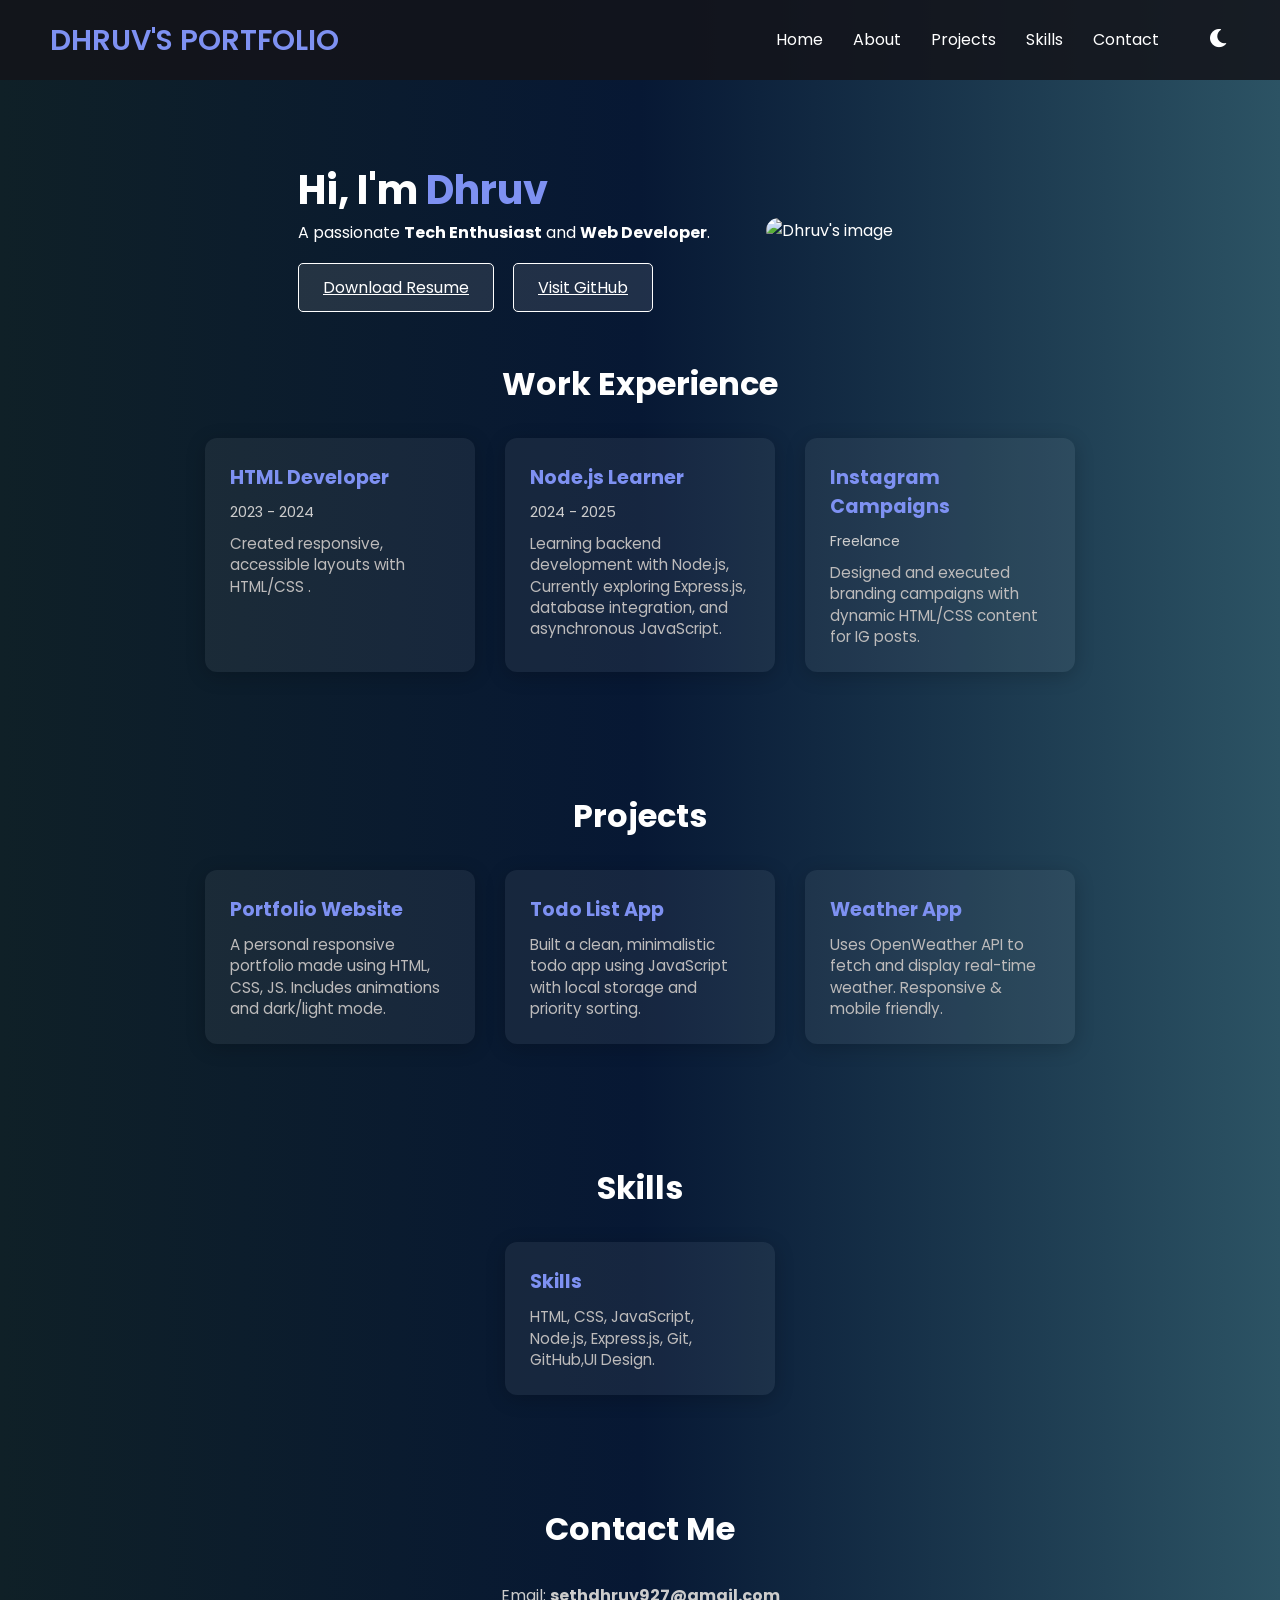
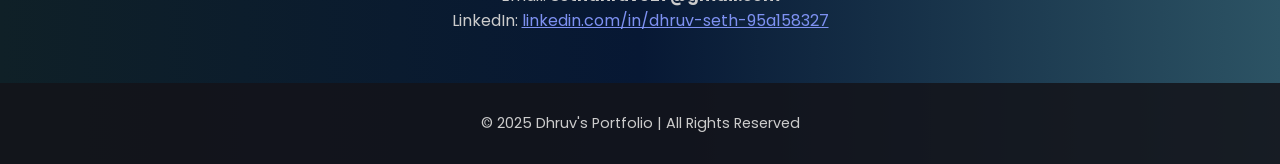
==== index.html @ 2bf3a335 "Add files via upload" ====
<!-- <!DOCTYPE html>
<html lang="en">
<head>
    <meta charset="UTF-8">
    <meta name="viewport" content="width=device-width, initial-scale=1.0">
    <title>DHRUV'S PORTFOLIO</title>
    <link rel="preconnect" href="https://fonts.googleapis.com">
<link rel="preconnect" href="https://fonts.gstatic.com" crossorigin>
<link href="https://fonts.googleapis.com/css2?family=Poppins:ital,wght@0,100;0,200;0,300;0,400;0,500;0,600;0,700;0,800;0,900;1,100;1,200;1,300;1,400;1,500;1,600;1,700;1,800;1,900&display=swap" rel="stylesheet">
<style>
    *{
        margin: 0;
        padding: 0;
    }
    body{
        background-color: rgb(6, 6, 52);
        color: white;
        font-family: "Poppins", sans-serif;
    }
    nav{
        display: flex;
        justify-content: space-around;
        align-items: center;
        height: 100px;
        background-color: rgb(22, 22, 105);
    }
    nav ul{
        display: flex;
        justify-content: center;
    }
    nav ul li{
        list-style: none;
        margin: 25px;
    }
    .left{
        font-size: 1.7rem;
        font-weight: 550;
    }
    .firstsection{
        display: flex;
        justify-content: space-around;
        margin: 25px 0;
    }
    .firstsection div{
        width: 30%;
    }
    .leftsection{
        background-color: rgb(20, 123, 68);
    }
    .rightsection{
        background-color:rgb(20, 123, 68); ;
    }
    </style>
</head>
<body>
    <img src="backg.jpg" alt="" style="width: 100%; height: auto;">
    <header>
        <nav>
            <div class="left">DHRUV'S PORTFOLIO</div>
            <div class="right">
                <ul>
                    <li>Home</li>
                    <li>About</li>
                    <li>Projects</li>
                    <li>Contact Me </li>
                </ul>
            </div>
        </nav>
    </header>
    <main>
        <section class="firstsection">
            <div class="leftsection">
                Hi , My name is Dhruv
                <div>I am a Tech Enthuasist and a web developer</div>
            </div>
            <div class="rightsection">
                right
            </div>
        </section>
    </main>
    <!--  -->
<!-- <!DOCTYPE html>
<html lang="en">
<head>
    <meta charset="UTF-8">
    <meta name="viewport" content="width=device-width, initial-scale=1.0">
    <title>DHRUV'S PORTFOLIO</title>
    <link rel="preconnect" href="https://fonts.googleapis.com">
    <link rel="preconnect" href="https://fonts.gstatic.com" crossorigin>
    <link href="https://fonts.googleapis.com/css2?family=Poppins:wght@300;400;600&display=swap" rel="stylesheet">
    <style>
        * {
            margin: 0;
            padding: 0;
            box-sizing: border-box;
        }
        body {
            font-family: "Poppins", sans-serif;
            background: url('backg.jpg') no-repeat center center fixed; /* Image background */
            background-size: cover; /* Ensures the image covers the entire background */
            color: white;
        }
        nav {
            display: flex;
            justify-content: space-around;
            align-items: center;
            height: 100px;
            background-color: rgba(19, 19, 25, 0.8); /* Transparent background */
        }
        nav ul {
            display: flex;
            justify-content: center;
        }
        nav ul li {
            list-style: none;
            margin: 25px;
        }
        nav ul li a {
            text-decoration: none;
            color: white;
        }
        nav ul li a:hover{
            text-decoration: none;
            font-size: 1.05rem;
            color: rgb(248, 199, 76);
        }
        .left {
            font-size: 1.7rem;
            font-weight: 550;
        }
        .firstsection {
            display: flex;
            justify-content: space-around;
            margin: 130px 0;
            align-items: center;
        }
        .firstsection > div {
            width: 30%;
        }
        .leftsection{
            color: white;
            font-size: 2.5rem;
        }
        .leftsection .buttons{
            padding: 53px 0;
        }
        .leftsection .btn{
            padding: 12px;
            background-color:rgba(19, 19, 25, 0.8) ;
            color: white;
            border: 2px solid white;
            border-radius: 6px;
            cursor: pointer;
            font-size: 20px;
        }
        .rightsection img{
            width: 80%;
        }
        .golden{
            color: rgb(245, 191, 54);
        }
        #element{
            color: rgb(245, 191, 54);
        }
        .secondsection{
            max-width: 80vw;
            margin: auto;
            height: 90vh;
        }
        main hr{
        border: 0;
        background: rgb(245, 191, 54);
        height: 1.2px;
        margin: 65px 84px;
        }
        .secondsection h1{
            font-size: 1.7rem;
        }
        .text-white{
            color: white;
        }
        .secondsection .box{
            background: white;
            width: 76vw;
            height: 2px;
            margin: 50px 0;
            display: flex;
        }
        .secondsection .vertical{
        height: 99px;
        width: 1px;
        background-color: white;
        margin: 0px 140px;
    }
    .image-top{
        width: 23px;
        position: relative;
        top: -32px;
        left: -9px;
    }
        .vertical-title{
        position: relative;
        top: 85px;
        width: 188px;
        font-size: 11px;
        }
        .vertical-desc{
        position: relative;
        top: 86px;
        width: 150px;
        color: whitesmoke;
        font-size: 9px;
        }
        footer{
        color: rgb(247, 243, 243);
        background-color: rgba(19, 19, 25, 0.8);
        font-size: 12px;
    }
    .footer{
        padding: 23px 122px;
        display: flex;
        justify-content: space-evenly;
        }
        .footer ul{
            list-style: none;
        }
        .footer > div{
            width: 121px;
        }
        footer .footer-rights{
        text-align: center;
        color: whitesmoke;
        padding: 12px 0;
        }
        </style>
</head>
<body>
    <header>
        <nav>
            <div class="left">DHRUV'S PORTFOLIO</div>
            <div class="right">
                <ul>
                    <li><a href="/">Home</a></li>
                    <li><a href="/">About</a></li>
                    <li><a href="/">Projects</a></li>
                    <li><a href="/">Contact Me</a></li>
                </ul>
            </div>
        </nav>
    </header>
    <main>
        <section class="firstsection">
            <div class="leftsection">
                Hi, my name is <span class="golden">Dhruv</span> 
                <div>I am a Tech Enthusiast and a Web Developer.</div>
                <span id="element"></span>
                <div class="buttons">
                    <button class="btn">Downlod Resume</button>
                    <button class="btn">Visit Github</button>
                </div>
            </div>
            <div class="rightsection">
                <img src="image.png" alt="">
            </div>
        </section>
        <hr>
        <section class="secondsection">
            <span class="text-white">What I Have Done So Far</span>
        <h1>Work Experience</h1>

        <div class="box">
        <div class="vertical">
            <img class="image-top" src="nodejs.png" alt="">
            <div class="vertical-title">
                NODE.JS-Developer(2024-2026)
            </div>
                <div class="vertical-desc">
                    Lorem ipsum dolor sit, amet consectetur adipisicing elit. Esse temporibus aut impedit cupiditate!
            </div>
        </div>
        <div class="vertical">
            <img class="image-top" src="html-5.png" alt="">
            <div class="vertical-title">
                HTML-Developer(2026-2028)
            </div>
                <div class="vertical-desc">
                    Lorem ipsum dolor sit, amet consectetur adipisicing elit. Esse temporibus aut impedit cupiditate!
            </div>
        </div>
        <div class="vertical">
            <img class="image-top" src="instaimg.png" alt="">
            <div class="vertical-title">
                HTML-Developer(2024-2026)
            </div>
                <div class="vertical-desc">
                    Lorem ipsum dolor sit, amet consectetur adipisicing elit. Esse temporibus aut impedit cupiditate!
            </div>
        </div>
        <div class="vertical">
            <img class="image-top" src="twitt.png" alt="">
            <div class="vertical-title">
                HTML-Developer(2024-2026)
            </div>
                <div class="vertical-desc">
                    Lorem ipsum dolor sit, amet consectetur adipisicing elit. Esse temporibus aut impedit cupiditate!
            </div>
        </div>
        </div>
        </section>
    </main>
    <footer>
        <div class="footer">
            <div class="Footer-first">
                <h3>DHRUV'S PORTFOLIO</h3>
            </div>
            <div class="Footer-second">
                <ul>
                    <li>Home</li>
                    <li>About</li>
                    <li>Services</li>
                    <li>Contact</li>
                </ul>
            </div>
            <div class="Footer-third">
                <ul>
                    <li>Home</li>
                    <li>About</li>
                    <li>Services</li>
                    <li>Contact</li>
                </ul>
            </div>
            <div class="Footer-fourth">
                <ul>
                    <li>Home</li>
                    <li>About</li>
                    <li>Services</li>
                    <li>Contact</li>
                </ul>
            </div>
        </div>
        <div class="footer-rights">
            Copyright &#169; dhruvsportfolio.com | All Rights Reserved
        </div>
    </footer>
    <script src="https://unpkg.com/typed.js@2.1.0/dist/typed.umd.js"></script>
    <script>
        var typed = new Typed('#element', {
          strings: ['Web Developer', 'Problem Solver','Web Designer'],
          typeSpeed: 50,
        });
      </script>
</body>
</html> -->
<!-- <!DOCTYPE html>
<html lang="en">
<head>
    <meta charset="UTF-8">
    <meta name="viewport" content="width=device-width, initial-scale=1.0">
    <title>DHRUV'S PORTFOLIO</title>
    <link rel="preconnect" href="https://fonts.googleapis.com">
    <link rel="preconnect" href="https://fonts.gstatic.com" crossorigin>
    <link href="https://fonts.googleapis.com/css2?family=Poppins:wght@300;400;600&display=swap" rel="stylesheet">
    <style>
        * {
            margin: 0;
            padding: 0;
            box-sizing: border-box;
        }
        body {
            font-family: "Poppins", sans-serif;
            background: url('backg.jpg') no-repeat center center fixed;
            background-size: cover;
            color: white;
        }
        nav {
            display: flex;
            justify-content: space-around;
            align-items: center;
            height: 100px;
            background-color: rgba(19, 19, 25, 0.8);
        }
        nav ul {
            display: flex;
            justify-content: center;
        }
        nav ul li {
            list-style: none;
            margin: 25px;
        }
        nav ul li a {
            text-decoration: none;
            color: white;
        }
        nav ul li a:hover {
            font-size: 1.05rem;
            color: rgb(248, 199, 76);
        }
        .left {
            font-size: 1.7rem;
            font-weight: 550;
        }
        .firstsection {
            display: flex;
            justify-content: space-around;
            margin: 130px 0;
            align-items: center;
        }
        .firstsection > div {
            width: 30%;
        }
        .leftsection {
            color: white;
            font-size: 2.5rem;
        }
        .leftsection .buttons {
            padding: 53px 0;
        }
        .leftsection .btn {
            padding: 12px;
            background-color: rgba(19, 19, 25, 0.8);
            color: white;
            border: 2px solid white;
            border-radius: 6px;
            cursor: pointer;
            font-size: 20px;
            margin-right: 10px;
        }
        .rightsection img {
            width: 80%;
        }
        .golden {
            color: rgb(245, 191, 54);
        }
        #element {
            color: rgb(245, 191, 54);
        }
        .secondsection {
            max-width: 80vw;
            margin: auto;
            height: 90vh;
        }
        main hr {
            border: 0;
            background: rgb(245, 191, 54);
            height: 1.2px;
            margin: 65px 84px;
        }
        .secondsection h1 {
            font-size: 1.7rem;
        }
        .text-white {
            color: white;
        }
        .secondsection .box {
            background: white;
            width: 76vw;
            height: 2px;
            margin: 50px 0;
            display: flex;
        }
        .secondsection .vertical {
            height: 99px;
            width: 1px;
            background-color: white;
            margin: 0px 140px;
        }
        .image-top {
            width: 23px;
            position: relative;
            top: -32px;
            left: -9px;
        }
        .vertical-title {
            position: relative;
            top: 85px;
            width: 188px;
            font-size: 11px;
        }
        .vertical-desc {
            position: relative;
            top: 86px;
            width: 150px;
            color: whitesmoke;
            font-size: 9px;
        }
        footer {
            color: rgb(247, 243, 243);
            background-color: rgba(19, 19, 25, 0.8);
            font-size: 12px;
        }
        .footer {
            padding: 23px 122px;
            display: flex;
            justify-content: space-evenly;
        }
        .footer ul {
            list-style: none;
        }
        .footer > div {
            width: 121px;
        }
        footer .footer-rights {
            text-align: center;
            color: whitesmoke;
            padding: 12px 0;
        }

        /* Responsive Design */
        @media screen and (max-width: 768px) {
            nav {
                flex-direction: column;
                height: auto;
                padding: 20px 0;
            }
            nav ul {
                flex-direction: column;
                align-items: center;
            }
            nav ul li {
                margin: 10px 0;
            }
            .firstsection {
                flex-direction: column-reverse;
                text-align: center;
                margin: 60px 20px;
            }
            .firstsection > div {
                width: 100%;
            }
            .leftsection {
                font-size: 1.8rem;
            }
            .leftsection .buttons {
                display: flex;
                flex-direction: column;
                align-items: center;
                gap: 15px;
            }
            .leftsection .btn {
                width: 70%;
                font-size: 1rem;
            }
            .rightsection img {
                width: 100%;
                max-width: 300px;
                margin-bottom: 30px;
            }
            .secondsection .box {
                flex-direction: column;
                align-items: center;
                height: auto;
            }
            .secondsection .vertical {
                margin: 40px 0;
            }
            .vertical-title,
            .vertical-desc {
                text-align: center;
                width: 100%;
                top: 10px;
                position: relative;
            }
            .footer {
                flex-direction: column;
                align-items: center;
                gap: 20px;
                padding: 20px;
            }
            .footer > div {
                width: 100%;
                text-align: center;
            }
            .footer-rights {
                font-size: 10px;
            }
        }
    </style>
</head>
<body>
    <header>
        <nav>
            <div class="left">DHRUV'S PORTFOLIO</div>
            <div class="right">
                <ul>
                    <li><a href="/">Home</a></li>
                    <li><a href="/">About</a></li>
                    <li><a href="/">Projects</a></li>
                    <li><a href="/">Contact Me</a></li>
                </ul>
            </div>
        </nav>
    </header>
    <main>
        <section class="firstsection">
            <div class="leftsection">
                Hi, my name is <span class="golden">Dhruv</span> 
                <div>I am a Tech Enthusiast and a Web Developer.</div>
                <span id="element"></span>
                <div class="buttons">
                    <a href="resume.pdf" class="btn" download>Download Resume</a>
                    <a href="https://github.com/12345SETH" target="_blank" class="btn">Visit GitHub</a>
                </div>
            </div>
            <div class="rightsection">
                <img src="image.png" alt="">
            </div>
        </section>
        <hr>
        <section class="secondsection">
            <span class="text-white">What I Have Done So Far</span>
            <h1>Work Experience</h1>
            <div class="box">
                <div class="vertical">
                    <img class="image-top" src="nodejs.png" alt="">
                    <div class="vertical-title">NODE.JS-Developer(2024-2026)</div>
                    <div class="vertical-desc">Lorem ipsum dolor sit, amet consectetur adipisicing elit.</div>
                </div>
                <div class="vertical">
                    <img class="image-top" src="html-5.png" alt="">
                    <div class="vertical-title">HTML-Developer(2026-2028)</div>
                    <div class="vertical-desc">Lorem ipsum dolor sit, amet consectetur adipisicing elit.</div>
                </div>
                <div class="vertical">
                    <img class="image-top" src="instaimg.png" alt="">
                    <div class="vertical-title">HTML-Developer(2024-2026)</div>
                    <div class="vertical-desc">Lorem ipsum dolor sit, amet consectetur adipisicing elit.</div>
                </div>
                <div class="vertical">
                    <img class="image-top" src="twitt.png" alt="">
                    <div class="vertical-title">HTML-Developer(2024-2026)</div>
                    <div class="vertical-desc">Lorem ipsum dolor sit, amet consectetur adipisicing elit.</div>
                </div>
            </div>
        </section>
    </main>
    <footer>
        <div class="footer">
            <div class="Footer-first">
                <h3>DHRUV'S PORTFOLIO</h3>
            </div>
            <div class="Footer-second">
                <ul>
                    <li>Home</li>
                    <li>About</li>
                    <li>Services</li>
                    <li>Contact</li>
                </ul>
            </div>
            <div class="Footer-third">
                <ul>
                    <li>Home</li>
                    <li>About</li>
                    <li>Services</li>
                    <li>Contact</li>
                </ul>
            </div>
            <div class="Footer-fourth">
                <ul>
                    <li>Home</li>
                    <li>About</li>
                    <li>Services</li>
                    <li>Contact</li>
                </ul>
            </div>
        </div>
        <div class="footer-rights">
            Copyright &#169; dhruvsportfolio.com | All Rights Reserved
        </div>
    </footer>
    <script src="https://unpkg.com/typed.js@2.1.0/dist/typed.umd.js"></script>
    <script>
        var typed = new Typed('#element', {
            strings: ['Web Developer', 'Problem Solver', 'Web Designer'],
            typeSpeed: 50,
        });
    </script>
</body>
</html> -->
<!-- <!DOCTYPE html>
<html lang="en">
<head>
  <meta charset="UTF-8" />
  <meta name="viewport" content="width=device-width, initial-scale=1.0" />
  <title>Dhruv's Portfolio</title>
  <link rel="preconnect" href="https://fonts.googleapis.com" />
  <link rel="preconnect" href="https://fonts.gstatic.com" crossorigin />
  <link href="https://fonts.googleapis.com/css2?family=Poppins:wght@300;400;600&display=swap" rel="stylesheet" />
  <link rel="stylesheet" href="https://cdnjs.cloudflare.com/ajax/libs/font-awesome/6.0.0-beta3/css/all.min.css" />
  <style>
    * {
      margin: 0;
      padding: 0;
      box-sizing: border-box;
    }
    body {
      font-family: 'Poppins', sans-serif;
      background: linear-gradient(to right, #0f2027, #203a43, #2c5364);
      color: white;
      overflow-x: hidden;
    }
    nav {
      display: flex;
      justify-content: space-between;
      align-items: center;
      padding: 0 50px;
      height: 80px;
      background-color: rgba(19, 19, 25, 0.85);
    }
    nav ul {
      display: flex;
      list-style: none;
    }
    nav ul li {
      margin-left: 30px;
    }
    nav ul li a {
      color: white;
      text-decoration: none;
      transition: color 0.3s;
    }
    nav ul li a:hover {
      color: rgb(248, 199, 76);
    }
    .logo {
      font-size: 1.8rem;
      font-weight: 600;
      color: rgb(248, 199, 76);
    }
    .firstsection {
      display: flex;
      flex-wrap: wrap;
      justify-content: center;
      align-items: center;
      padding: 80px 20px;
      gap: 50px;
    }
    .leftsection {
      max-width: 600px;
    }
    .leftsection h1 {
      font-size: 2.5rem;
    }
    .highlight {
      color: rgb(248, 199, 76);
    }
    .buttons {
      margin-top: 30px;
    }
    .btn {
      padding: 12px 24px;
      background: rgba(255, 255, 255, 0.1);
      color: white;
      border: 1.5px solid white;
      border-radius: 5px;
      font-size: 1rem;
      cursor: pointer;
      margin-right: 15px;
      transition: all 0.3s ease;
    }
    .btn:hover {
      background-color: rgb(248, 199, 76);
      color: black;
      border-color: rgb(248, 199, 76);
    }
    .rightsection img {
      width: 300px;
      border-radius: 15px;
      box-shadow: 0px 0px 20px rgba(255,255,255,0.2);
    }
    .secondsection {
      max-width: 1200px;
      margin: 60px auto;
      padding: 20px;
      text-align: center;
    }
    .secondsection h2 {
      font-size: 2rem;
      margin-bottom: 30px;
    }
    .timeline {
      display: flex;
      flex-wrap: wrap;
      justify-content: center;
      gap: 40px;
    }
    .experience-box {
      background: rgba(255, 255, 255, 0.05);
      padding: 20px;
      border-radius: 12px;
      width: 250px;
      border-left: 4px solid rgb(248, 199, 76);
      box-shadow: 0px 0px 10px rgba(255,255,255,0.05);
    }
    .experience-box h3 {
      font-size: 1.2rem;
      color: rgb(248, 199, 76);
    }
    .experience-box p {
      font-size: 0.9rem;
      color: #e0e0e0;
    }
    footer {
      background: rgba(19, 19, 25, 0.85);
      padding: 30px 20px;
      text-align: center;
      color: #ccc;
      font-size: 0.9rem;
    }
    @media (max-width: 768px) {
      .firstsection {
        flex-direction: column-reverse;
      }
      nav {
        flex-direction: column;
        height: auto;
        padding: 20px;
      }
      nav ul {
        flex-direction: column;
        align-items: center;
      }
      nav ul li {
        margin: 10px 0;
      }
    }
  </style>
</head>
<body>
  <header>
    <nav>
      <div class="logo">DHRUV'S PORTFOLIO</div>
      <ul>
        <li><a href="#">Home</a></li>
        <li><a href="#">About</a></li>
        <li><a href="#">Projects</a></li>
        <li><a href="#">Contact</a></li>
      </ul>
    </nav>
  </header>
  <main>
    <section class="firstsection">
      <div class="leftsection">
        <h1>Hi, I'm <span class="highlight">Dhruv</span></h1>
        <h2 class="highlight" id="element"></h2>
        <p>A passionate <strong>Tech Enthusiast</strong> and <strong>Web Developer</strong>.</p>
        <div class="buttons">
          <button class="btn">Download Resume</button>
          <button class="btn">Visit GitHub</button>
        </div>
      </div>
      <div class="rightsection">
        <img src="image.png" alt="Dhruv's image" />
      </div>
    </section>

    <section class="secondsection">
      <h2>Work Experience</h2>
      <div class="timeline">
        <div class="experience-box">
          <h3>Node.js Developer (2024-2026)</h3>
          <p>Built scalable backend services using Express and Node.js for multiple startups.</p>
        </div>
        <div class="experience-box">
          <h3>HTML Developer (2026-2028)</h3>
          <p>Designed and implemented responsive web layouts using HTML5 and CSS3.</p>
        </div>
        <div class="experience-box">
          <h3>Instagram Campaigns</h3>
          <p>Managed social campaigns with custom HTML/CSS elements for promotions.</p>
        </div>
        <div class="experience-box">
          <h3>Twitter Developer Tools</h3>
          <p>Worked with Twitter APIs to automate and enhance user engagement data.</p>
        </div>
      </div>
    </section>
  </main>
  <footer>
    <p>&copy; 2025 Dhruv's Portfolio | All Rights Reserved</p>
  </footer>
  <script src="https://unpkg.com/typed.js@2.1.0/dist/typed.umd.js"></script>
  <script>
    var typed = new Typed("#element", {
      strings: ["Web Developer", "Problem Solver", "Web Designer"],
      typeSpeed: 60,
      backSpeed: 30,
      loop: true,
    });
  </script>
</body>
</html> -->

<!-- <!DOCTYPE html>
<html lang="en">
<head>
  <meta charset="UTF-8" />
  <meta name="viewport" content="width=device-width, initial-scale=1.0" />
  <title>Dhruv's Portfolio</title>
  <link href="https://fonts.googleapis.com/css2?family=Poppins:wght@300;400;600&display=swap" rel="stylesheet" />
  <link rel="stylesheet" href="https://cdnjs.cloudflare.com/ajax/libs/font-awesome/6.0.0-beta3/css/all.min.css" />
  <style>
    :root {
      --primary: #7e91f2;
      --bg-dark: #0f2027;
      --bg-mid: #071834;
      --bg-light: #ffffff;
      --text-dark: #ffffff;
      --text-light: #787676;
    }

    * {
      margin: 0;
      padding: 0;
      box-sizing: border-box;
    }

    html {
      scroll-behavior: smooth;
    }

    body {
      font-family: 'Poppins', sans-serif;
      background: linear-gradient(to right, var(--bg-dark), var(--bg-mid), #2c5364);
      color: var(--text-dark);
      transition: all 0.3s ease;
    }

    body.light-mode {
      background: var(--bg-light);
      color: var(--text-light);
    }

    nav {
      display: flex;
      justify-content: space-between;
      align-items: center;
      padding: 0 50px;
      height: 80px;
      background-color: rgba(19, 19, 25, 0.85);
    }

    nav ul {
      display: flex;
      list-style: none;
    }

    nav ul li {
      margin-left: 30px;
    }

    nav ul li a {
      color: white;
      text-decoration: none;
      transition: color 0.3s;
    }

    nav ul li a:hover {
      color: var(--primary);
    }

    .logo {
      font-size: 1.8rem;
      font-weight: 600;
      color: var(--primary);
    }

    .toggle-mode {
      cursor: pointer;
      background: none;
      border: none;
      color: white;
      font-size: 1.3rem;
      margin-left: 20px;
    }

    .firstsection {
      display: flex;
      flex-wrap: wrap;
      justify-content: center;
      align-items: center;
      padding: 80px 20px;
      gap: 50px;
    }

    .leftsection {
      max-width: 600px;
    }

    .leftsection h1 {
      font-size: 2.5rem;
    }

    .highlight {
      color: var(--primary);
    }

    .buttons {
      margin-top: 30px;
    }

    .btn {
      padding: 12px 24px;
      background: rgba(255, 255, 255, 0.1);
      color: white;
      border: 1.5px solid white;
      border-radius: 5px;
      font-size: 1rem;
      cursor: pointer;
      margin-right: 15px;
      transition: all 0.3s ease;
    }

    .btn:hover {
      background-color: var(--primary);
      color: black;
      border-color: var(--primary);
    }

    .rightsection img {
      width: 300px;
      border-radius: 15px;
      box-shadow: 0px 0px 20px rgba(255,255,255,0.2);
    }

    .secondsection {
      max-width: 1200px;
      margin: 60px auto;
      padding: 20px;
      text-align: center;
    }

    .secondsection h2 {
      font-size: 2rem;
      margin-bottom: 30px;
    }

    .timeline {
      display: flex;
      flex-wrap: wrap;
      justify-content: center;
      gap: 40px;
    }

    .experience-box {
      background: rgba(255, 255, 255, 0.05);
      padding: 20px;
      border-radius: 12px;
      width: 250px;
      border-left: 4px solid var(--primary);
      box-shadow: 0px 0px 10px rgba(8, 46, 99, 0.05);
    }

    .experience-box h3 {
      font-size: 1.2rem;
      color: var(--primary);
    }

    .experience-box p {
      font-size: 0.9rem;
      color: #e0e0e0;
    }

    .contact-section {
      text-align: center;
      padding: 50px 20px;
    }

    .contact-section h2 {
      font-size: 2rem;
      margin-bottom: 30px;
    }

    .contact-form form {
      max-width: 600px;
      margin: 0 auto;
      text-align: left;
      background: rgba(255, 255, 255, 0.05);
      padding: 30px;
      border-radius: 12px;
      box-shadow: 0px 0px 10px rgba(255,255,255,0.1);
    }

    .contact-form input,
    .contact-form textarea {
      width: 100%;
      padding: 12px;
      margin-bottom: 15px;
      border: 1px solid #ccc;
      border-radius: 6px;
      font-size: 1rem;
      background-color: #f8f8f8;
    }

    .contact-form input:focus,
    .contact-form textarea:focus {
      outline: none;
      border-color: var(--primary);
      box-shadow: 0 0 5px rgba(126, 145, 242, 0.5);
    }

    .contact-form button {
      background: var(--primary);
      border: none;
      color: white;
      padding: 12px 24px;
      border-radius: 6px;
      cursor: pointer;
      font-size: 1rem;
      transition: background 0.3s ease;
    }

    .contact-form button:hover {
      background: #657be2;
    }

    footer {
      background: rgba(19, 19, 25, 0.85);
      padding: 30px 20px;
      text-align: center;
      color: #ccc;
      font-size: 0.9rem;
    }

    @media (max-width: 768px) {
      .firstsection {
        flex-direction: column-reverse;
      }
      nav {
        flex-direction: column;
        height: auto;
        padding: 20px;
      }
      nav ul {
        flex-direction: column;
        align-items: center;
      }
      nav ul li {
        margin: 10px 0;
      }
    }
  </style>
</head>
<body>
  <header>
    <nav>
      <div class="logo">DHRUV'S PORTFOLIO</div>
      <ul>
        <li><a href="#">Home</a></li>
        <li><a href="#about">About</a></li>
        <li><a href="#projects">Projects</a></li>
        <li><a href="#contact">Contact</a></li>
        <li><button class="toggle-mode" id="modeToggle"><i class="fas fa-moon"></i></button></li>
      </ul>
    </nav>
  </header>

  <main>
    <section class="firstsection">
      <div class="leftsection">
        <h1>Hi, I'm <span class="highlight">Dhruv</span></h1>
        <h2 class="highlight" id="element"></h2>
        <p>A passionate <strong>Tech Enthusiast</strong> and <strong>Web Developer</strong>.</p>
        <div class="buttons">
          <button class="btn">Download Resume</button>
          <button class="btn">Visit GitHub</button>
        </div>
      </div>
      <div class="rightsection">
        <img src="image.png" alt="Dhruv's image" />
      </div>
    </section>

    <section class="secondsection" id="about">
      <h2>Work Experience</h2>
      <div class="timeline">
        <div class="experience-box">
          <h3>Node.js Developer (2024-2026)</h3>
          <p>Built scalable backend services using Express and Node.js for multiple startups.</p>
        </div>
        <div class="experience-box">
          <h3>HTML Developer (2026-2028)</h3>
          <p>Designed and implemented responsive web layouts using HTML5 and CSS3.</p>
        </div>
        <div class="experience-box">
          <h3>Instagram Campaigns</h3>
          <p>Managed social campaigns with custom HTML/CSS elements for promotions.</p>
        </div>
        <div class="experience-box">
          <h3>Twitter Developer Tools</h3>
          <p>Worked with Twitter APIs to automate and enhance user engagement data.</p>
        </div>
      </div>
    </section>

    <section class="contact-section" id="contact">
      <h2>Contact Me</h2>
      <div class="contact-form">
        <form action="https://formspree.io/f/your_form_id" method="POST">
          <input type="text" name="name" placeholder="Your Name" required />
          <input type="email" name="email" placeholder="Your Email" required />
          <textarea name="message" rows="5" placeholder="Your Message" required></textarea>
          <button type="submit">Send Message</button>
        </form>
      </div>
    </section>
  </main>

  <footer>
    <p>&copy; 2025 Dhruv's Portfolio | All Rights Reserved</p>
  </footer>

  <script src="https://unpkg.com/typed.js@2.1.0/dist/typed.umd.js"></script>
  <script>
    var typed = new Typed("#element", {
      strings: ["Web Developer", "Problem Solver", "Web Designer"],
      typeSpeed: 60,
      backSpeed: 30,
      loop: true,
    });

    const modeToggle = document.getElementById("modeToggle");
    const body = document.body;

    modeToggle.addEventListener("click", () => {
      body.classList.toggle("light-mode");
      const icon = modeToggle.querySelector("i");
      icon.classList.toggle("fa-moon");
      icon.classList.toggle("fa-sun");
    });
  </script>
</body>
</html> -->

<!-- <!DOCTYPE html>
<html lang="en">
<head>
  <meta charset="UTF-8" />
  <meta name="viewport" content="width=device-width, initial-scale=1.0"/>
  <title>Dhruv's Portfolio</title>
  <link href="https://fonts.googleapis.com/css2?family=Poppins:wght@300;400;600&display=swap" rel="stylesheet"/>
  <link rel="stylesheet" href="https://cdnjs.cloudflare.com/ajax/libs/font-awesome/6.0.0-beta3/css/all.min.css"/>
  <style>
    :root {
      --primary: #7e91f2;
      --bg-dark: #0f2027;
      --bg-mid: #071834;
      --bg-light: #ffffff;
      --text-dark: #ffffff;
      --text-light: #0e0c0c;
    }

    * { margin: 0; padding: 0; box-sizing: border-box; }
    body {
      font-family: 'Poppins', sans-serif;
      background: linear-gradient(to right, var(--bg-dark), var(--bg-mid), #2c5364);
      color: var(--text-dark);
      transition: all 0.3s ease;
    }
    body.light-mode {
      background: var(--bg-light);
      color: var(--text-light);
    }

    nav {
      display: flex;
      justify-content: space-between;
      align-items: center;
      padding: 0 50px;
      height: 80px;
      background-color: rgba(19, 19, 25, 0.85);
    }
    nav ul {
      display: flex;
      list-style: none;
    }
    nav ul li { margin-left: 30px; }
    nav ul li a {
      color: white;
      text-decoration: none;
      transition: color 0.3s;
    }
    nav ul li a:hover {
      color: var(--primary);
    }
    .logo {
      font-size: 1.8rem;
      font-weight: 600;
      color: var(--primary);
    }

    .toggle-mode {
      cursor: pointer;
      background: none;
      border: none;
      color: white;
      font-size: 1.3rem;
      margin-left: 20px;
    }

    .section {
      padding: 60px 20px;
      max-width: 1200px;
      margin: auto;
    }

    .firstsection {
      display: flex;
      flex-wrap: wrap;
      justify-content: center;
      align-items: center;
      gap: 50px;
      padding-top: 80px;
    }

    .leftsection h1 { font-size: 2.5rem; }
    .highlight { color: var(--primary); }
    .buttons {
      margin-top: 30px;
    }
    .btn {
      padding: 12px 24px;
      background: rgba(255, 255, 255, 0.1);
      color: white;
      border: 1.5px solid white;
      border-radius: 5px;
      font-size: 1rem;
      cursor: pointer;
      margin-right: 15px;
      transition: all 0.3s ease;
    }
    .btn:hover {
      background-color: var(--primary);
      color: black;
      border-color: var(--primary);
    }
    .rightsection img {
      width: 300px;
      border-radius: 15px;
      box-shadow: 0 0 20px rgba(255,255,255,0.2);
    }

    h2.section-title {
      font-size: 2rem;
      text-align: center;
      margin-bottom: 30px;
    }

    .card-grid {
      display: flex;
      flex-wrap: wrap;
      justify-content: center;
      gap: 30px;
    }
    .card {
      background: rgba(255, 255, 255, 0.06);
      border-radius: 12px;
      padding: 25px;
      width: 270px;
      box-shadow: 0 4px 20px rgba(0, 0, 0, 0.2);
      transition: transform 0.3s ease, box-shadow 0.3s ease;
    }
    .card:hover {
      transform: translateY(-8px);
      box-shadow: 0 8px 30px rgba(126, 145, 242, 0.4);
    }

    .card h3 {
      font-size: 1.2rem;
      color: var(--primary);
      margin-bottom: 10px;
    }
    .card span {
      font-size: 0.9rem;
      color: #ccc;
      display: block;
      margin-bottom: 10px;
    }
    .card p {
      font-size: 0.95rem;
      color: #bdbbbb;
      line-height: 1.4;
    }

    .contact-section {
      text-align: center;
      padding: 50px 20px;
    }

    .contact-section p {
      font-size: 1rem;
      color: #ccc;
    }

    footer {
      background: rgba(19, 19, 25, 0.85);
      padding: 30px 20px;
      text-align: center;
      color: #ccc;
      font-size: 0.9rem;
    }

    @media (max-width: 768px) {
      .firstsection {
        flex-direction: column-reverse;
      }
      nav {
        flex-direction: column;
        height: auto;
        padding: 20px;
      }
      nav ul {
        flex-direction: column;
        align-items: center;
      }
      nav ul li {
        margin: 10px 0;
      }
    }
  </style>
</head>
<body>
  <header>
    <nav>
      <div class="logo">DHRUV'S PORTFOLIO</div>
      <ul>
        <li><a href="#">Home</a></li>
        <li><a href="#about">About</a></li>
        <li><a href="#projects">Projects</a></li>
        <li><a href="#skills">Skills</a></li>
        <li><a href="#contact">Contact</a></li>
        <li><button class="toggle-mode" id="modeToggle"><i class="fas fa-moon"></i></button></li>
      </ul>
    </nav>
  </header>

  <main>
    <section class="firstsection">
      <div class="leftsection">
        <h1>Hi, I'm <span class="highlight">Dhruv</span></h1>
        <h2 class="highlight" id="element"></h2>
        <p>A passionate <strong>Tech Enthusiast</strong> and <strong>Web Developer</strong>.</p>
        <div class="buttons">
          <a href="resume.pdf" download class="btn">Download Resume</a>
          <a href="https://github.com/12345SETH" target="_blank" class="btn">Visit GitHub</a>
        </div>
      </div>
      <div class="rightsection">
        <img src="port.jpg" alt="Dhruv's image"/>
      </div>
    </section>

    <section class="section" id="about">
      <h2 class="section-title">Work Experience</h2>
      <div class="card-grid">
        <div class="card">
          <h3>Node.js Developer</h3>
          <span>2024 - 2026</span>
          <p>Built scalable backend services using Express and Node.js. Improved API response times by 30%.</p>
        </div>
        <div class="card">
          <h3>HTML Developer</h3>
          <span>2026 - 2028</span>
          <p>Created responsive, accessible layouts with HTML5/CSS3 for multiple clients and businesses.</p>
        </div>
        <div class="card">
          <h3>Instagram Campaigns</h3>
          <span>Freelance</span>
          <p>Designed and executed branding campaigns with dynamic HTML/CSS content for IG posts.</p>
        </div>
        <div class="card">
          <h3>Twitter Dev Tools</h3>
          <span>Freelance</span>
          <p>Built analytics tools using Twitter API to track tweet reach, impressions and engagement.</p>
        </div>
      </div>
    </section>

    <section class="section" id="projects">
      <h2 class="section-title">Projects</h2>
      <div class="card-grid">
        <div class="card">
          <h3>Portfolio Website</h3>
          <p>A personal responsive portfolio made using HTML, CSS, JS. Includes animations and dark/light mode.</p>
        </div>
        <div class="card">
          <h3>Todo List App</h3>
          <p>Built a clean, minimalistic todo app using JavaScript with local storage and priority sorting.</p>
        </div>
        <div class="card">
          <h3>Weather App</h3>
          <p>Uses OpenWeather API to fetch and display real-time weather. Responsive & mobile friendly.</p>
        </div>
      </div>
    </section>

    <section class="section" id="skills">
      <h2 class="section-title">Skills & Education</h2>
      <div class="card-grid">
        <div class="card">
          <h3>Skills</h3>
          <p>HTML, CSS, JavaScript, Node.js, Express.js, Git, GitHub, MongoDB, API Integration, UI Design.</p>
        </div>
        <div class="card">
          <h3>Education</h3>
          <p>B.Tech in Computer Science Engineering (Data Science)<br/>2024 - 2028<br/>AJAY KUMAR GARG ENGINEERING COLLEGE</p>
        </div>
      </div>
    </section>

    <section class="contact-section" id="contact">
      <h2 class="section-title">Contact Me</h2>
      <p>Email: <strong>sethdhruv927@gmail.com</strong><br/>LinkedIn: <a href="https:www.linkedin.com/in/dhruv-seth-95a158327" target="_blank" style="color: var(--primary);">linkedin.com/in/dhruv-seth-95a158327</a></p>
    </section>
  </main>

  <footer>
    <p>&copy; 2025 Dhruv's Portfolio | All Rights Reserved</p>
  </footer>

  <script src="https://unpkg.com/typed.js@2.1.0/dist/typed.umd.js"></script>
  <script>
    var typed = new Typed("#element", {
      strings: ["Web Developer", "Problem Solver", "Web Designer"],
      typeSpeed: 60,
      backSpeed: 30,
      loop: true,
    });

    const modeToggle = document.getElementById("modeToggle");
    const body = document.body;
    modeToggle.addEventListener("click", () => {
      body.classList.toggle("light-mode");
      const icon = modeToggle.querySelector("i");
      icon.classList.toggle("fa-moon");
      icon.classList.toggle("fa-sun");
    });
  </script>
</body>
</html>
 -->

<!DOCTYPE html>
<html lang="en">

<head>
  <meta charset="UTF-8" />
  <meta name="viewport" content="width=device-width, initial-scale=1.0" />
  <title>Dhruv's Portfolio</title>
  <link href="https://fonts.googleapis.com/css2?family=Poppins:wght@300;400;600&display=swap" rel="stylesheet" />
  <link rel="stylesheet" href="https://cdnjs.cloudflare.com/ajax/libs/font-awesome/6.0.0-beta3/css/all.min.css" />
  <style>
    :root {
      --primary: #7e91f2;
      --bg-dark: #0f2027;
      --bg-mid: #071834;
      --bg-light: #ffffff;
      --text-dark: #ffffff;
      --text-light: #0e0c0c;
    }

    * {
      margin: 0;
      padding: 0;
      box-sizing: border-box;
    }

    body {
      font-family: 'Poppins', sans-serif;
      background: linear-gradient(to right, var(--bg-dark), var(--bg-mid), #2c5364);
      color: var(--text-dark);
      transition: all 0.3s ease;
    }

    body.light-mode {
      background: var(--bg-light);
      color: var(--text-light);
    }

    nav {
      display: flex;
      justify-content: space-between;
      align-items: center;
      padding: 0 50px;
      height: 80px;
      background-color: rgba(19, 19, 25, 0.85);
    }

    nav ul {
      display: flex;
      list-style: none;
    }

    nav ul li {
      margin-left: 30px;
    }

    nav ul li a {
      color: white;
      text-decoration: none;
      transition: color 0.3s;
    }

    nav ul li a:hover {
      color: var(--primary);
    }

    .logo {
      font-size: 1.8rem;
      font-weight: 600;
      color: var(--primary);
    }

    .toggle-mode {
      cursor: pointer;
      background: none;
      border: none;
      color: white;
      font-size: 1.3rem;
      margin-left: 20px;
    }

    .section {
      padding: 60px 20px;
      max-width: 1200px;
      margin: auto;
    }

    .firstsection {
      display: flex;
      flex-wrap: wrap;
      justify-content: center;
      align-items: center;
      gap: 50px;
      padding-top: 80px;
    }

    .leftsection h1 {
      font-size: 2.5rem;
    }

    .highlight {
      color: var(--primary);
    }

    .buttons {
      margin-top: 30px;
    }

    .btn {
      padding: 12px 24px;
      background: rgba(255, 255, 255, 0.1);
      color: white;
      border: 1.5px solid white;
      border-radius: 5px;
      font-size: 1rem;
      cursor: pointer;
      margin-right: 15px;
      transition: all 0.3s ease;
    }

    .btn:hover {
      background-color: var(--primary);
      color: black;
      border-color: var(--primary);
    }

    .img-wrapper {
      padding: 6px;
      display: inline-block;
      animation: float 3s ease-in-out infinite;
    }

    .img-wrapper img {
      width: 210px;
      border-radius: 15px;
      display: block;
    }

    @keyframes float {
      0% {
        transform: translateY(0px);
      }

      50% {
        transform: translateY(-10px);
      }

      100% {
        transform: translateY(0px);
      }
    }

    h2.section-title {
      font-size: 2rem;
      text-align: center;
      margin-bottom: 30px;
    }

    .card-grid {
      display: flex;
      flex-wrap: wrap;
      justify-content: center;
      gap: 30px;
    }

    .card {
      background: rgba(255, 255, 255, 0.06);
      border-radius: 12px;
      padding: 25px;
      width: 270px;
      box-shadow: 0 4px 20px rgba(0, 0, 0, 0.2);
      transition: transform 0.3s ease, box-shadow 0.3s ease;
    }

    .card:hover {
      transform: translateY(-8px);
      box-shadow: 0 8px 30px rgba(126, 145, 242, 0.4);
    }

    .card h3 {
      font-size: 1.2rem;
      color: var(--primary);
      margin-bottom: 10px;
    }

    .card span {
      font-size: 0.9rem;
      color: #ccc;
      display: block;
      margin-bottom: 10px;
    }

    .card p {
      font-size: 0.95rem;
      color: #bdbbbb;
      line-height: 1.4;
    }

    .contact-section {
      text-align: center;
      padding: 50px 20px;
    }

    .contact-section p {
      font-size: 1rem;
      color: #ccc;
    }

    footer {
      background: rgba(19, 19, 25, 0.85);
      padding: 30px 20px;
      text-align: center;
      color: #ccc;
      font-size: 0.9rem;
    }

    @media (max-width: 768px) {
      .firstsection {
        flex-direction: column-reverse;
      }

      nav {
        flex-direction: column;
        height: auto;
        padding: 20px;
      }

      nav ul {
        flex-direction: column;
        align-items: center;
      }

      nav ul li {
        margin: 10px 0;
      }
    }
  </style>
</head>

<body>
  <header>
    <nav>
      <div class="logo">DHRUV'S PORTFOLIO</div>
      <ul>
        <li><a href="#">Home</a></li>
        <li><a href="#about">About</a></li>
        <li><a href="#projects">Projects</a></li>
        <li><a href="#skills">Skills</a></li>
        <li><a href="#contact">Contact</a></li>
        <li><button class="toggle-mode" id="modeToggle"><i class="fas fa-moon"></i></button></li>
      </ul>
    </nav>
  </header>

  <main>
    <section class="firstsection">
      <div class="leftsection">
        <h1>Hi, I'm <span class="highlight">Dhruv</span></h1>
        <h2 class="highlight" id="element"></h2>
        <p>A passionate <strong>Tech Enthusiast</strong> and <strong>Web Developer</strong>.</p>
        <div class="buttons">
          <a href="resume.pdf" download class="btn">Download Resume</a>
          <a href="https://github.com/12345SETH" target="_blank" class="btn">Visit GitHub</a>
        </div>
      </div>
      <div class="rightsection">
        <div class="img-wrapper">
          <img src="portfolio.png" alt="Dhruv's image" />
        </div>
      </div>
    </section>

    <section class="section" id="about">
      <h2 class="section-title">Work Experience</h2>
      <div class="card-grid">
        <div class="card">
          <h3>HTML Developer</h3>
          <span>2023 - 2024</span>
          <p>Created responsive, accessible layouts with HTML/CSS .</p>
        </div>
        <div class="card">
          <h3>Node.js Learner </h3>
          <span>2024 - 2025</span>
          <p> Learning backend development with Node.js, Currently exploring Express.js, database integration, and asynchronous JavaScript.</p>
        </div>
        <div class="card">
          <h3>Instagram Campaigns</h3>
          <span>Freelance</span>
          <p>Designed and executed branding campaigns with dynamic HTML/CSS content for IG posts.</p>
        </div>
      </div>
    </section>

    <section class="section" id="projects">
      <h2 class="section-title">Projects</h2>
      <div class="card-grid">
        <div class="card">
          <h3>Portfolio Website</h3>
          <p>A personal responsive portfolio made using HTML, CSS, JS. Includes animations and dark/light mode.</p>
        </div>
        <div class="card">
          <h3>Todo List App</h3>
          <p>Built a clean, minimalistic todo app using JavaScript with local storage and priority sorting.</p>
        </div>
        <div class="card">
          <h3>Weather App</h3>
          <p>Uses OpenWeather API to fetch and display real-time weather. Responsive & mobile friendly.</p>
        </div>
      </div>
    </section>

    <section class="section" id="skills">
      <h2 class="section-title">Skills</h2>
      <div class="card-grid">
        <div class="card">
          <h3>Skills</h3>
          <p>HTML, CSS, JavaScript, Node.js, Express.js, Git, GitHub,UI Design.</p>
        </div>
      </div>
    </section>

    <section class="contact-section" id="contact">
      <h2 class="section-title">Contact Me</h2>
      <p>Email: <strong>sethdhruv927@gmail.com</strong><br />LinkedIn: <a
          href="https:www.linkedin.com/in/dhruv-seth-95a158327" target="_blank"
          style="color: var(--primary);">linkedin.com/in/dhruv-seth-95a158327</a></p>
    </section>
  </main>

  <footer>
    <p>&copy; 2025 Dhruv's Portfolio | All Rights Reserved</p>
  </footer>

  <script src="https://unpkg.com/typed.js@2.1.0/dist/typed.umd.js"></script>
  <script>
    var typed = new Typed("#element", {
      strings: ["Web Developer", "Problem Solver", "Web Designer"],
      typeSpeed: 60,
      backSpeed: 30,
      loop: true,
    });

    const modeToggle = document.getElementById("modeToggle");
    const body = document.body;
    modeToggle.addEventListener("click", () => {
      body.classList.toggle("light-mode");
      const icon = modeToggle.querySelector("i");
      icon.classList.toggle("fa-moon");
      icon.classList.toggle("fa-sun");
    });
  </script>
</body>

</html>
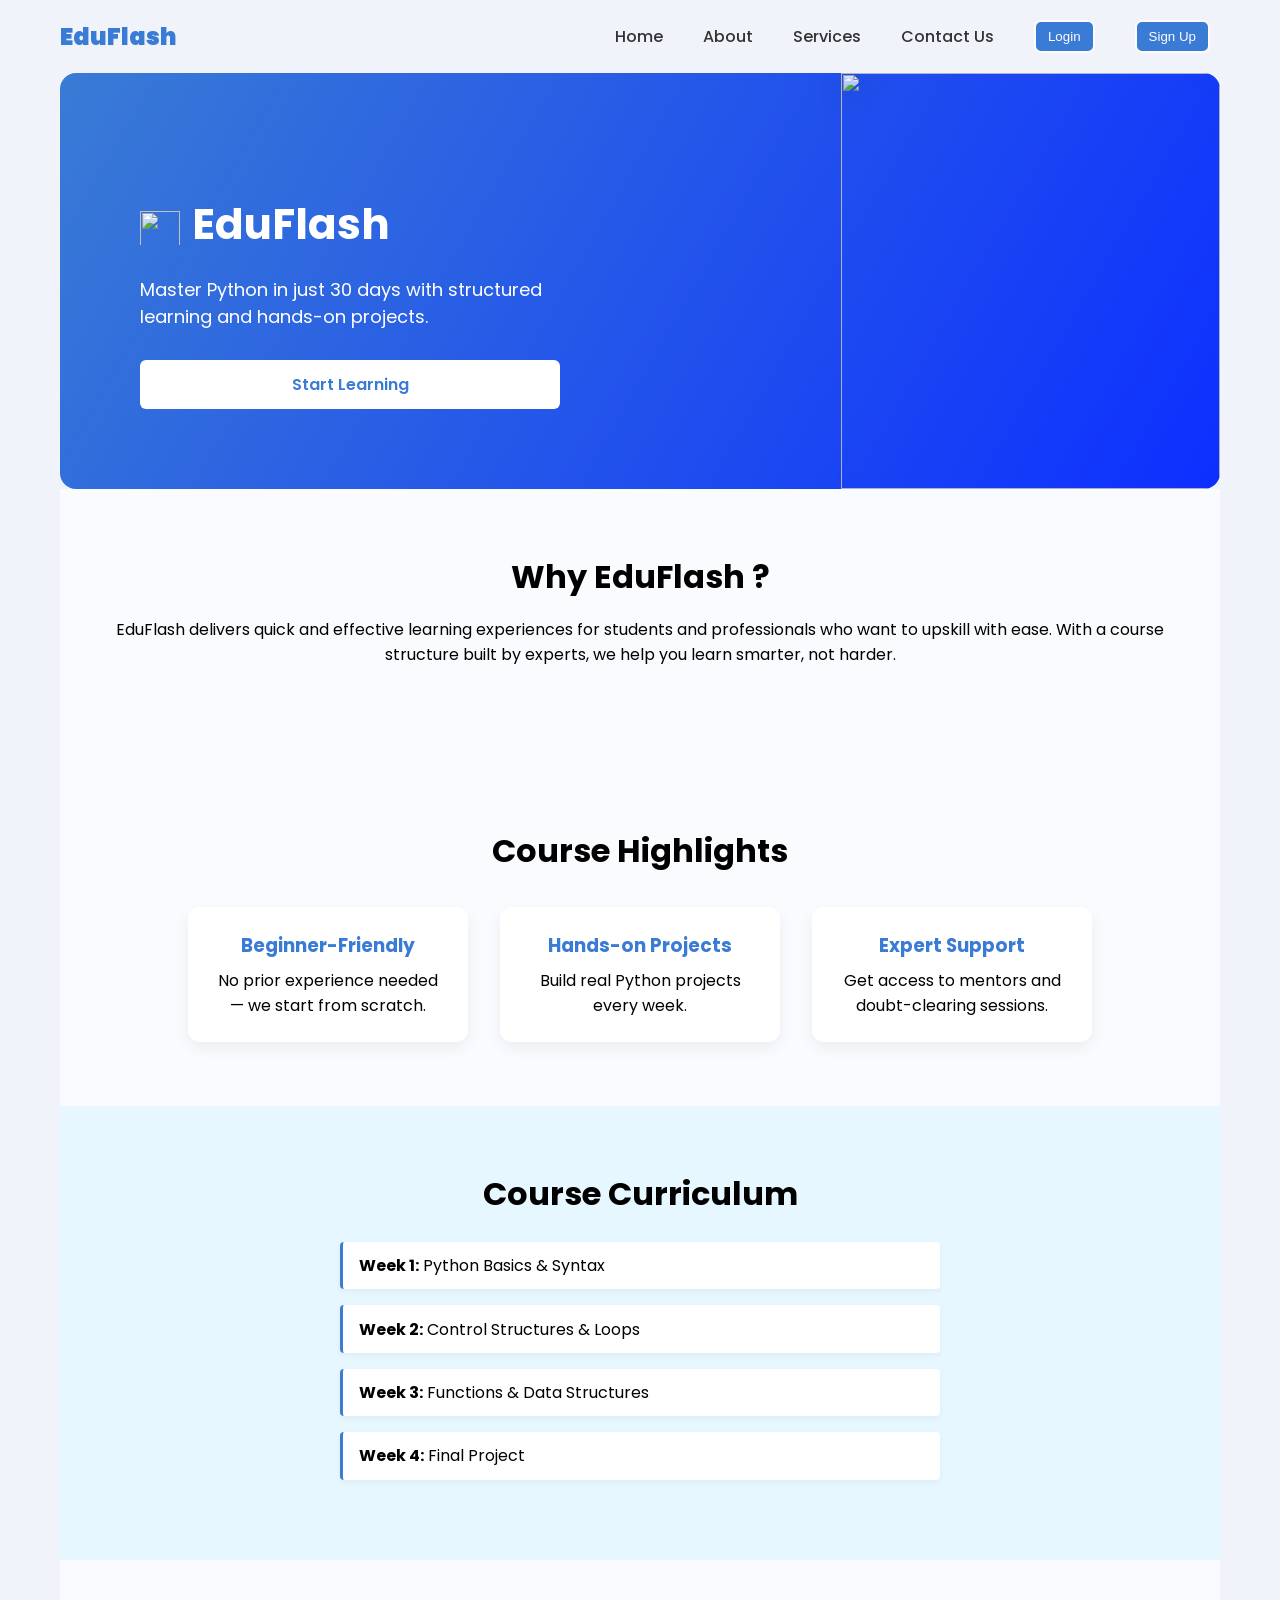
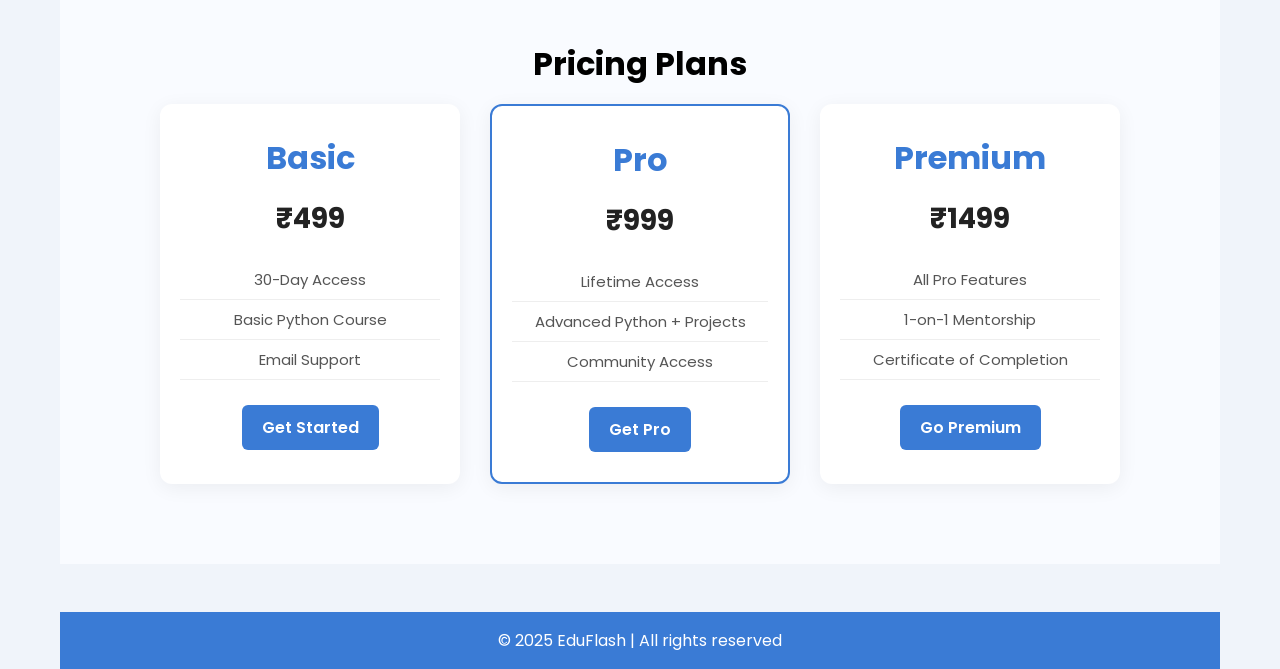
==== commit 46c975b9: "Add files via upload" ====
--- a/index.html
+++ b/index.html
@@ -1,1894 +1,126 @@
-<!-- <!DOCTYPE html>
-<html lang="en">
-<head>
-    <meta charset="UTF-8">
-    <meta name="viewport" content="width=device-width, initial-scale=1.0">
-    <title>DHRUV'S PORTFOLIO</title>
-    <link rel="preconnect" href="https://fonts.googleapis.com">
-<link rel="preconnect" href="https://fonts.gstatic.com" crossorigin>
-<link href="https://fonts.googleapis.com/css2?family=Poppins:ital,wght@0,100;0,200;0,300;0,400;0,500;0,600;0,700;0,800;0,900;1,100;1,200;1,300;1,400;1,500;1,600;1,700;1,800;1,900&display=swap" rel="stylesheet">
-<style>
-    *{
-        margin: 0;
-        padding: 0;
-    }
-    body{
-        background-color: rgb(6, 6, 52);
-        color: white;
-        font-family: "Poppins", sans-serif;
-    }
-    nav{
-        display: flex;
-        justify-content: space-around;
-        align-items: center;
-        height: 100px;
-        background-color: rgb(22, 22, 105);
-    }
-    nav ul{
-        display: flex;
-        justify-content: center;
-    }
-    nav ul li{
-        list-style: none;
-        margin: 25px;
-    }
-    .left{
-        font-size: 1.7rem;
-        font-weight: 550;
-    }
-    .firstsection{
-        display: flex;
-        justify-content: space-around;
-        margin: 25px 0;
-    }
-    .firstsection div{
-        width: 30%;
-    }
-    .leftsection{
-        background-color: rgb(20, 123, 68);
-    }
-    .rightsection{
-        background-color:rgb(20, 123, 68); ;
-    }
-    </style>
-</head>
-<body>
-    <img src="backg.jpg" alt="" style="width: 100%; height: auto;">
-    <header>
-        <nav>
-            <div class="left">DHRUV'S PORTFOLIO</div>
-            <div class="right">
-                <ul>
-                    <li>Home</li>
-                    <li>About</li>
-                    <li>Projects</li>
-                    <li>Contact Me </li>
-                </ul>
-            </div>
-        </nav>
-    </header>
-    <main>
-        <section class="firstsection">
-            <div class="leftsection">
-                Hi , My name is Dhruv
-                <div>I am a Tech Enthuasist and a web developer</div>
-            </div>
-            <div class="rightsection">
-                right
-            </div>
-        </section>
-    </main>
-    <!--  -->
-<!-- <!DOCTYPE html>
-<html lang="en">
-<head>
-    <meta charset="UTF-8">
-    <meta name="viewport" content="width=device-width, initial-scale=1.0">
-    <title>DHRUV'S PORTFOLIO</title>
-    <link rel="preconnect" href="https://fonts.googleapis.com">
-    <link rel="preconnect" href="https://fonts.gstatic.com" crossorigin>
-    <link href="https://fonts.googleapis.com/css2?family=Poppins:wght@300;400;600&display=swap" rel="stylesheet">
-    <style>
-        * {
-            margin: 0;
-            padding: 0;
-            box-sizing: border-box;
-        }
-        body {
-            font-family: "Poppins", sans-serif;
-            background: url('backg.jpg') no-repeat center center fixed; /* Image background */
-            background-size: cover; /* Ensures the image covers the entire background */
-            color: white;
-        }
-        nav {
-            display: flex;
-            justify-content: space-around;
-            align-items: center;
-            height: 100px;
-            background-color: rgba(19, 19, 25, 0.8); /* Transparent background */
-        }
-        nav ul {
-            display: flex;
-            justify-content: center;
-        }
-        nav ul li {
-            list-style: none;
-            margin: 25px;
-        }
-        nav ul li a {
-            text-decoration: none;
-            color: white;
-        }
-        nav ul li a:hover{
-            text-decoration: none;
-            font-size: 1.05rem;
-            color: rgb(248, 199, 76);
-        }
-        .left {
-            font-size: 1.7rem;
-            font-weight: 550;
-        }
-        .firstsection {
-            display: flex;
-            justify-content: space-around;
-            margin: 130px 0;
-            align-items: center;
-        }
-        .firstsection > div {
-            width: 30%;
-        }
-        .leftsection{
-            color: white;
-            font-size: 2.5rem;
-        }
-        .leftsection .buttons{
-            padding: 53px 0;
-        }
-        .leftsection .btn{
-            padding: 12px;
-            background-color:rgba(19, 19, 25, 0.8) ;
-            color: white;
-            border: 2px solid white;
-            border-radius: 6px;
-            cursor: pointer;
-            font-size: 20px;
-        }
-        .rightsection img{
-            width: 80%;
-        }
-        .golden{
-            color: rgb(245, 191, 54);
-        }
-        #element{
-            color: rgb(245, 191, 54);
-        }
-        .secondsection{
-            max-width: 80vw;
-            margin: auto;
-            height: 90vh;
-        }
-        main hr{
-        border: 0;
-        background: rgb(245, 191, 54);
-        height: 1.2px;
-        margin: 65px 84px;
-        }
-        .secondsection h1{
-            font-size: 1.7rem;
-        }
-        .text-white{
-            color: white;
-        }
-        .secondsection .box{
-            background: white;
-            width: 76vw;
-            height: 2px;
-            margin: 50px 0;
-            display: flex;
-        }
-        .secondsection .vertical{
-        height: 99px;
-        width: 1px;
-        background-color: white;
-        margin: 0px 140px;
-    }
-    .image-top{
-        width: 23px;
-        position: relative;
-        top: -32px;
-        left: -9px;
-    }
-        .vertical-title{
-        position: relative;
-        top: 85px;
-        width: 188px;
-        font-size: 11px;
-        }
-        .vertical-desc{
-        position: relative;
-        top: 86px;
-        width: 150px;
-        color: whitesmoke;
-        font-size: 9px;
-        }
-        footer{
-        color: rgb(247, 243, 243);
-        background-color: rgba(19, 19, 25, 0.8);
-        font-size: 12px;
-    }
-    .footer{
-        padding: 23px 122px;
-        display: flex;
-        justify-content: space-evenly;
-        }
-        .footer ul{
-            list-style: none;
-        }
-        .footer > div{
-            width: 121px;
-        }
-        footer .footer-rights{
-        text-align: center;
-        color: whitesmoke;
-        padding: 12px 0;
-        }
-        </style>
-</head>
-<body>
-    <header>
-        <nav>
-            <div class="left">DHRUV'S PORTFOLIO</div>
-            <div class="right">
-                <ul>
-                    <li><a href="/">Home</a></li>
-                    <li><a href="/">About</a></li>
-                    <li><a href="/">Projects</a></li>
-                    <li><a href="/">Contact Me</a></li>
-                </ul>
-            </div>
-        </nav>
-    </header>
-    <main>
-        <section class="firstsection">
-            <div class="leftsection">
-                Hi, my name is <span class="golden">Dhruv</span> 
-                <div>I am a Tech Enthusiast and a Web Developer.</div>
-                <span id="element"></span>
-                <div class="buttons">
-                    <button class="btn">Downlod Resume</button>
-                    <button class="btn">Visit Github</button>
-                </div>
-            </div>
-            <div class="rightsection">
-                <img src="image.png" alt="">
-            </div>
-        </section>
-        <hr>
-        <section class="secondsection">
-            <span class="text-white">What I Have Done So Far</span>
-        <h1>Work Experience</h1>
-
-        <div class="box">
-        <div class="vertical">
-            <img class="image-top" src="nodejs.png" alt="">
-            <div class="vertical-title">
-                NODE.JS-Developer(2024-2026)
-            </div>
-                <div class="vertical-desc">
-                    Lorem ipsum dolor sit, amet consectetur adipisicing elit. Esse temporibus aut impedit cupiditate!
-            </div>
-        </div>
-        <div class="vertical">
-            <img class="image-top" src="html-5.png" alt="">
-            <div class="vertical-title">
-                HTML-Developer(2026-2028)
-            </div>
-                <div class="vertical-desc">
-                    Lorem ipsum dolor sit, amet consectetur adipisicing elit. Esse temporibus aut impedit cupiditate!
-            </div>
-        </div>
-        <div class="vertical">
-            <img class="image-top" src="instaimg.png" alt="">
-            <div class="vertical-title">
-                HTML-Developer(2024-2026)
-            </div>
-                <div class="vertical-desc">
-                    Lorem ipsum dolor sit, amet consectetur adipisicing elit. Esse temporibus aut impedit cupiditate!
-            </div>
-        </div>
-        <div class="vertical">
-            <img class="image-top" src="twitt.png" alt="">
-            <div class="vertical-title">
-                HTML-Developer(2024-2026)
-            </div>
-                <div class="vertical-desc">
-                    Lorem ipsum dolor sit, amet consectetur adipisicing elit. Esse temporibus aut impedit cupiditate!
-            </div>
-        </div>
-        </div>
-        </section>
-    </main>
-    <footer>
-        <div class="footer">
-            <div class="Footer-first">
-                <h3>DHRUV'S PORTFOLIO</h3>
-            </div>
-            <div class="Footer-second">
-                <ul>
-                    <li>Home</li>
-                    <li>About</li>
-                    <li>Services</li>
-                    <li>Contact</li>
-                </ul>
-            </div>
-            <div class="Footer-third">
-                <ul>
-                    <li>Home</li>
-                    <li>About</li>
-                    <li>Services</li>
-                    <li>Contact</li>
-                </ul>
-            </div>
-            <div class="Footer-fourth">
-                <ul>
-                    <li>Home</li>
-                    <li>About</li>
-                    <li>Services</li>
-                    <li>Contact</li>
-                </ul>
-            </div>
-        </div>
-        <div class="footer-rights">
-            Copyright &#169; dhruvsportfolio.com | All Rights Reserved
-        </div>
-    </footer>
-    <script src="https://unpkg.com/typed.js@2.1.0/dist/typed.umd.js"></script>
-    <script>
-        var typed = new Typed('#element', {
-          strings: ['Web Developer', 'Problem Solver','Web Designer'],
-          typeSpeed: 50,
-        });
-      </script>
-</body>
-</html> -->
-<!-- <!DOCTYPE html>
-<html lang="en">
-<head>
-    <meta charset="UTF-8">
-    <meta name="viewport" content="width=device-width, initial-scale=1.0">
-    <title>DHRUV'S PORTFOLIO</title>
-    <link rel="preconnect" href="https://fonts.googleapis.com">
-    <link rel="preconnect" href="https://fonts.gstatic.com" crossorigin>
-    <link href="https://fonts.googleapis.com/css2?family=Poppins:wght@300;400;600&display=swap" rel="stylesheet">
-    <style>
-        * {
-            margin: 0;
-            padding: 0;
-            box-sizing: border-box;
-        }
-        body {
-            font-family: "Poppins", sans-serif;
-            background: url('backg.jpg') no-repeat center center fixed;
-            background-size: cover;
-            color: white;
-        }
-        nav {
-            display: flex;
-            justify-content: space-around;
-            align-items: center;
-            height: 100px;
-            background-color: rgba(19, 19, 25, 0.8);
-        }
-        nav ul {
-            display: flex;
-            justify-content: center;
-        }
-        nav ul li {
-            list-style: none;
-            margin: 25px;
-        }
-        nav ul li a {
-            text-decoration: none;
-            color: white;
-        }
-        nav ul li a:hover {
-            font-size: 1.05rem;
-            color: rgb(248, 199, 76);
-        }
-        .left {
-            font-size: 1.7rem;
-            font-weight: 550;
-        }
-        .firstsection {
-            display: flex;
-            justify-content: space-around;
-            margin: 130px 0;
-            align-items: center;
-        }
-        .firstsection > div {
-            width: 30%;
-        }
-        .leftsection {
-            color: white;
-            font-size: 2.5rem;
-        }
-        .leftsection .buttons {
-            padding: 53px 0;
-        }
-        .leftsection .btn {
-            padding: 12px;
-            background-color: rgba(19, 19, 25, 0.8);
-            color: white;
-            border: 2px solid white;
-            border-radius: 6px;
-            cursor: pointer;
-            font-size: 20px;
-            margin-right: 10px;
-        }
-        .rightsection img {
-            width: 80%;
-        }
-        .golden {
-            color: rgb(245, 191, 54);
-        }
-        #element {
-            color: rgb(245, 191, 54);
-        }
-        .secondsection {
-            max-width: 80vw;
-            margin: auto;
-            height: 90vh;
-        }
-        main hr {
-            border: 0;
-            background: rgb(245, 191, 54);
-            height: 1.2px;
-            margin: 65px 84px;
-        }
-        .secondsection h1 {
-            font-size: 1.7rem;
-        }
-        .text-white {
-            color: white;
-        }
-        .secondsection .box {
-            background: white;
-            width: 76vw;
-            height: 2px;
-            margin: 50px 0;
-            display: flex;
-        }
-        .secondsection .vertical {
-            height: 99px;
-            width: 1px;
-            background-color: white;
-            margin: 0px 140px;
-        }
-        .image-top {
-            width: 23px;
-            position: relative;
-            top: -32px;
-            left: -9px;
-        }
-        .vertical-title {
-            position: relative;
-            top: 85px;
-            width: 188px;
-            font-size: 11px;
-        }
-        .vertical-desc {
-            position: relative;
-            top: 86px;
-            width: 150px;
-            color: whitesmoke;
-            font-size: 9px;
-        }
-        footer {
-            color: rgb(247, 243, 243);
-            background-color: rgba(19, 19, 25, 0.8);
-            font-size: 12px;
-        }
-        .footer {
-            padding: 23px 122px;
-            display: flex;
-            justify-content: space-evenly;
-        }
-        .footer ul {
-            list-style: none;
-        }
-        .footer > div {
-            width: 121px;
-        }
-        footer .footer-rights {
-            text-align: center;
-            color: whitesmoke;
-            padding: 12px 0;
-        }
-
-        /* Responsive Design */
-        @media screen and (max-width: 768px) {
-            nav {
-                flex-direction: column;
-                height: auto;
-                padding: 20px 0;
-            }
-            nav ul {
-                flex-direction: column;
-                align-items: center;
-            }
-            nav ul li {
-                margin: 10px 0;
-            }
-            .firstsection {
-                flex-direction: column-reverse;
-                text-align: center;
-                margin: 60px 20px;
-            }
-            .firstsection > div {
-                width: 100%;
-            }
-            .leftsection {
-                font-size: 1.8rem;
-            }
-            .leftsection .buttons {
-                display: flex;
-                flex-direction: column;
-                align-items: center;
-                gap: 15px;
-            }
-            .leftsection .btn {
-                width: 70%;
-                font-size: 1rem;
-            }
-            .rightsection img {
-                width: 100%;
-                max-width: 300px;
-                margin-bottom: 30px;
-            }
-            .secondsection .box {
-                flex-direction: column;
-                align-items: center;
-                height: auto;
-            }
-            .secondsection .vertical {
-                margin: 40px 0;
-            }
-            .vertical-title,
-            .vertical-desc {
-                text-align: center;
-                width: 100%;
-                top: 10px;
-                position: relative;
-            }
-            .footer {
-                flex-direction: column;
-                align-items: center;
-                gap: 20px;
-                padding: 20px;
-            }
-            .footer > div {
-                width: 100%;
-                text-align: center;
-            }
-            .footer-rights {
-                font-size: 10px;
-            }
-        }
-    </style>
-</head>
-<body>
-    <header>
-        <nav>
-            <div class="left">DHRUV'S PORTFOLIO</div>
-            <div class="right">
-                <ul>
-                    <li><a href="/">Home</a></li>
-                    <li><a href="/">About</a></li>
-                    <li><a href="/">Projects</a></li>
-                    <li><a href="/">Contact Me</a></li>
-                </ul>
-            </div>
-        </nav>
-    </header>
-    <main>
-        <section class="firstsection">
-            <div class="leftsection">
-                Hi, my name is <span class="golden">Dhruv</span> 
-                <div>I am a Tech Enthusiast and a Web Developer.</div>
-                <span id="element"></span>
-                <div class="buttons">
-                    <a href="resume.pdf" class="btn" download>Download Resume</a>
-                    <a href="https://github.com/12345SETH" target="_blank" class="btn">Visit GitHub</a>
-                </div>
-            </div>
-            <div class="rightsection">
-                <img src="image.png" alt="">
-            </div>
-        </section>
-        <hr>
-        <section class="secondsection">
-            <span class="text-white">What I Have Done So Far</span>
-            <h1>Work Experience</h1>
-            <div class="box">
-                <div class="vertical">
-                    <img class="image-top" src="nodejs.png" alt="">
-                    <div class="vertical-title">NODE.JS-Developer(2024-2026)</div>
-                    <div class="vertical-desc">Lorem ipsum dolor sit, amet consectetur adipisicing elit.</div>
-                </div>
-                <div class="vertical">
-                    <img class="image-top" src="html-5.png" alt="">
-                    <div class="vertical-title">HTML-Developer(2026-2028)</div>
-                    <div class="vertical-desc">Lorem ipsum dolor sit, amet consectetur adipisicing elit.</div>
-                </div>
-                <div class="vertical">
-                    <img class="image-top" src="instaimg.png" alt="">
-                    <div class="vertical-title">HTML-Developer(2024-2026)</div>
-                    <div class="vertical-desc">Lorem ipsum dolor sit, amet consectetur adipisicing elit.</div>
-                </div>
-                <div class="vertical">
-                    <img class="image-top" src="twitt.png" alt="">
-                    <div class="vertical-title">HTML-Developer(2024-2026)</div>
-                    <div class="vertical-desc">Lorem ipsum dolor sit, amet consectetur adipisicing elit.</div>
-                </div>
-            </div>
-        </section>
-    </main>
-    <footer>
-        <div class="footer">
-            <div class="Footer-first">
-                <h3>DHRUV'S PORTFOLIO</h3>
-            </div>
-            <div class="Footer-second">
-                <ul>
-                    <li>Home</li>
-                    <li>About</li>
-                    <li>Services</li>
-                    <li>Contact</li>
-                </ul>
-            </div>
-            <div class="Footer-third">
-                <ul>
-                    <li>Home</li>
-                    <li>About</li>
-                    <li>Services</li>
-                    <li>Contact</li>
-                </ul>
-            </div>
-            <div class="Footer-fourth">
-                <ul>
-                    <li>Home</li>
-                    <li>About</li>
-                    <li>Services</li>
-                    <li>Contact</li>
-                </ul>
-            </div>
-        </div>
-        <div class="footer-rights">
-            Copyright &#169; dhruvsportfolio.com | All Rights Reserved
-        </div>
-    </footer>
-    <script src="https://unpkg.com/typed.js@2.1.0/dist/typed.umd.js"></script>
-    <script>
-        var typed = new Typed('#element', {
-            strings: ['Web Developer', 'Problem Solver', 'Web Designer'],
-            typeSpeed: 50,
-        });
-    </script>
-</body>
-</html> -->
-<!-- <!DOCTYPE html>
-<html lang="en">
-<head>
-  <meta charset="UTF-8" />
-  <meta name="viewport" content="width=device-width, initial-scale=1.0" />
-  <title>Dhruv's Portfolio</title>
-  <link rel="preconnect" href="https://fonts.googleapis.com" />
-  <link rel="preconnect" href="https://fonts.gstatic.com" crossorigin />
-  <link href="https://fonts.googleapis.com/css2?family=Poppins:wght@300;400;600&display=swap" rel="stylesheet" />
-  <link rel="stylesheet" href="https://cdnjs.cloudflare.com/ajax/libs/font-awesome/6.0.0-beta3/css/all.min.css" />
-  <style>
-    * {
-      margin: 0;
-      padding: 0;
-      box-sizing: border-box;
-    }
-    body {
-      font-family: 'Poppins', sans-serif;
-      background: linear-gradient(to right, #0f2027, #203a43, #2c5364);
-      color: white;
-      overflow-x: hidden;
-    }
-    nav {
-      display: flex;
-      justify-content: space-between;
-      align-items: center;
-      padding: 0 50px;
-      height: 80px;
-      background-color: rgba(19, 19, 25, 0.85);
-    }
-    nav ul {
-      display: flex;
-      list-style: none;
-    }
-    nav ul li {
-      margin-left: 30px;
-    }
-    nav ul li a {
-      color: white;
-      text-decoration: none;
-      transition: color 0.3s;
-    }
-    nav ul li a:hover {
-      color: rgb(248, 199, 76);
-    }
-    .logo {
-      font-size: 1.8rem;
-      font-weight: 600;
-      color: rgb(248, 199, 76);
-    }
-    .firstsection {
-      display: flex;
-      flex-wrap: wrap;
-      justify-content: center;
-      align-items: center;
-      padding: 80px 20px;
-      gap: 50px;
-    }
-    .leftsection {
-      max-width: 600px;
-    }
-    .leftsection h1 {
-      font-size: 2.5rem;
-    }
-    .highlight {
-      color: rgb(248, 199, 76);
-    }
-    .buttons {
-      margin-top: 30px;
-    }
-    .btn {
-      padding: 12px 24px;
-      background: rgba(255, 255, 255, 0.1);
-      color: white;
-      border: 1.5px solid white;
-      border-radius: 5px;
-      font-size: 1rem;
-      cursor: pointer;
-      margin-right: 15px;
-      transition: all 0.3s ease;
-    }
-    .btn:hover {
-      background-color: rgb(248, 199, 76);
-      color: black;
-      border-color: rgb(248, 199, 76);
-    }
-    .rightsection img {
-      width: 300px;
-      border-radius: 15px;
-      box-shadow: 0px 0px 20px rgba(255,255,255,0.2);
-    }
-    .secondsection {
-      max-width: 1200px;
-      margin: 60px auto;
-      padding: 20px;
-      text-align: center;
-    }
-    .secondsection h2 {
-      font-size: 2rem;
-      margin-bottom: 30px;
-    }
-    .timeline {
-      display: flex;
-      flex-wrap: wrap;
-      justify-content: center;
-      gap: 40px;
-    }
-    .experience-box {
-      background: rgba(255, 255, 255, 0.05);
-      padding: 20px;
-      border-radius: 12px;
-      width: 250px;
-      border-left: 4px solid rgb(248, 199, 76);
-      box-shadow: 0px 0px 10px rgba(255,255,255,0.05);
-    }
-    .experience-box h3 {
-      font-size: 1.2rem;
-      color: rgb(248, 199, 76);
-    }
-    .experience-box p {
-      font-size: 0.9rem;
-      color: #e0e0e0;
-    }
-    footer {
-      background: rgba(19, 19, 25, 0.85);
-      padding: 30px 20px;
-      text-align: center;
-      color: #ccc;
-      font-size: 0.9rem;
-    }
-    @media (max-width: 768px) {
-      .firstsection {
-        flex-direction: column-reverse;
-      }
-      nav {
-        flex-direction: column;
-        height: auto;
-        padding: 20px;
-      }
-      nav ul {
-        flex-direction: column;
-        align-items: center;
-      }
-      nav ul li {
-        margin: 10px 0;
-      }
-    }
-  </style>
-</head>
-<body>
-  <header>
-    <nav>
-      <div class="logo">DHRUV'S PORTFOLIO</div>
-      <ul>
-        <li><a href="#">Home</a></li>
-        <li><a href="#">About</a></li>
-        <li><a href="#">Projects</a></li>
-        <li><a href="#">Contact</a></li>
-      </ul>
-    </nav>
-  </header>
-  <main>
-    <section class="firstsection">
-      <div class="leftsection">
-        <h1>Hi, I'm <span class="highlight">Dhruv</span></h1>
-        <h2 class="highlight" id="element"></h2>
-        <p>A passionate <strong>Tech Enthusiast</strong> and <strong>Web Developer</strong>.</p>
-        <div class="buttons">
-          <button class="btn">Download Resume</button>
-          <button class="btn">Visit GitHub</button>
-        </div>
-      </div>
-      <div class="rightsection">
-        <img src="image.png" alt="Dhruv's image" />
-      </div>
-    </section>
-
-    <section class="secondsection">
-      <h2>Work Experience</h2>
-      <div class="timeline">
-        <div class="experience-box">
-          <h3>Node.js Developer (2024-2026)</h3>
-          <p>Built scalable backend services using Express and Node.js for multiple startups.</p>
-        </div>
-        <div class="experience-box">
-          <h3>HTML Developer (2026-2028)</h3>
-          <p>Designed and implemented responsive web layouts using HTML5 and CSS3.</p>
-        </div>
-        <div class="experience-box">
-          <h3>Instagram Campaigns</h3>
-          <p>Managed social campaigns with custom HTML/CSS elements for promotions.</p>
-        </div>
-        <div class="experience-box">
-          <h3>Twitter Developer Tools</h3>
-          <p>Worked with Twitter APIs to automate and enhance user engagement data.</p>
-        </div>
-      </div>
-    </section>
-  </main>
-  <footer>
-    <p>&copy; 2025 Dhruv's Portfolio | All Rights Reserved</p>
-  </footer>
-  <script src="https://unpkg.com/typed.js@2.1.0/dist/typed.umd.js"></script>
-  <script>
-    var typed = new Typed("#element", {
-      strings: ["Web Developer", "Problem Solver", "Web Designer"],
-      typeSpeed: 60,
-      backSpeed: 30,
-      loop: true,
-    });
-  </script>
-</body>
-</html> -->
-
-<!-- <!DOCTYPE html>
-<html lang="en">
-<head>
-  <meta charset="UTF-8" />
-  <meta name="viewport" content="width=device-width, initial-scale=1.0" />
-  <title>Dhruv's Portfolio</title>
-  <link href="https://fonts.googleapis.com/css2?family=Poppins:wght@300;400;600&display=swap" rel="stylesheet" />
-  <link rel="stylesheet" href="https://cdnjs.cloudflare.com/ajax/libs/font-awesome/6.0.0-beta3/css/all.min.css" />
-  <style>
-    :root {
-      --primary: #7e91f2;
-      --bg-dark: #0f2027;
-      --bg-mid: #071834;
-      --bg-light: #ffffff;
-      --text-dark: #ffffff;
-      --text-light: #787676;
-    }
-
-    * {
-      margin: 0;
-      padding: 0;
-      box-sizing: border-box;
-    }
-
-    html {
-      scroll-behavior: smooth;
-    }
-
-    body {
-      font-family: 'Poppins', sans-serif;
-      background: linear-gradient(to right, var(--bg-dark), var(--bg-mid), #2c5364);
-      color: var(--text-dark);
-      transition: all 0.3s ease;
-    }
-
-    body.light-mode {
-      background: var(--bg-light);
-      color: var(--text-light);
-    }
-
-    nav {
-      display: flex;
-      justify-content: space-between;
-      align-items: center;
-      padding: 0 50px;
-      height: 80px;
-      background-color: rgba(19, 19, 25, 0.85);
-    }
-
-    nav ul {
-      display: flex;
-      list-style: none;
-    }
-
-    nav ul li {
-      margin-left: 30px;
-    }
-
-    nav ul li a {
-      color: white;
-      text-decoration: none;
-      transition: color 0.3s;
-    }
-
-    nav ul li a:hover {
-      color: var(--primary);
-    }
-
-    .logo {
-      font-size: 1.8rem;
-      font-weight: 600;
-      color: var(--primary);
-    }
-
-    .toggle-mode {
-      cursor: pointer;
-      background: none;
-      border: none;
-      color: white;
-      font-size: 1.3rem;
-      margin-left: 20px;
-    }
-
-    .firstsection {
-      display: flex;
-      flex-wrap: wrap;
-      justify-content: center;
-      align-items: center;
-      padding: 80px 20px;
-      gap: 50px;
-    }
-
-    .leftsection {
-      max-width: 600px;
-    }
-
-    .leftsection h1 {
-      font-size: 2.5rem;
-    }
-
-    .highlight {
-      color: var(--primary);
-    }
-
-    .buttons {
-      margin-top: 30px;
-    }
-
-    .btn {
-      padding: 12px 24px;
-      background: rgba(255, 255, 255, 0.1);
-      color: white;
-      border: 1.5px solid white;
-      border-radius: 5px;
-      font-size: 1rem;
-      cursor: pointer;
-      margin-right: 15px;
-      transition: all 0.3s ease;
-    }
-
-    .btn:hover {
-      background-color: var(--primary);
-      color: black;
-      border-color: var(--primary);
-    }
-
-    .rightsection img {
-      width: 300px;
-      border-radius: 15px;
-      box-shadow: 0px 0px 20px rgba(255,255,255,0.2);
-    }
-
-    .secondsection {
-      max-width: 1200px;
-      margin: 60px auto;
-      padding: 20px;
-      text-align: center;
-    }
-
-    .secondsection h2 {
-      font-size: 2rem;
-      margin-bottom: 30px;
-    }
-
-    .timeline {
-      display: flex;
-      flex-wrap: wrap;
-      justify-content: center;
-      gap: 40px;
-    }
-
-    .experience-box {
-      background: rgba(255, 255, 255, 0.05);
-      padding: 20px;
-      border-radius: 12px;
-      width: 250px;
-      border-left: 4px solid var(--primary);
-      box-shadow: 0px 0px 10px rgba(8, 46, 99, 0.05);
-    }
-
-    .experience-box h3 {
-      font-size: 1.2rem;
-      color: var(--primary);
-    }
-
-    .experience-box p {
-      font-size: 0.9rem;
-      color: #e0e0e0;
-    }
-
-    .contact-section {
-      text-align: center;
-      padding: 50px 20px;
-    }
-
-    .contact-section h2 {
-      font-size: 2rem;
-      margin-bottom: 30px;
-    }
-
-    .contact-form form {
-      max-width: 600px;
-      margin: 0 auto;
-      text-align: left;
-      background: rgba(255, 255, 255, 0.05);
-      padding: 30px;
-      border-radius: 12px;
-      box-shadow: 0px 0px 10px rgba(255,255,255,0.1);
-    }
-
-    .contact-form input,
-    .contact-form textarea {
-      width: 100%;
-      padding: 12px;
-      margin-bottom: 15px;
-      border: 1px solid #ccc;
-      border-radius: 6px;
-      font-size: 1rem;
-      background-color: #f8f8f8;
-    }
-
-    .contact-form input:focus,
-    .contact-form textarea:focus {
-      outline: none;
-      border-color: var(--primary);
-      box-shadow: 0 0 5px rgba(126, 145, 242, 0.5);
-    }
-
-    .contact-form button {
-      background: var(--primary);
-      border: none;
-      color: white;
-      padding: 12px 24px;
-      border-radius: 6px;
-      cursor: pointer;
-      font-size: 1rem;
-      transition: background 0.3s ease;
-    }
-
-    .contact-form button:hover {
-      background: #657be2;
-    }
-
-    footer {
-      background: rgba(19, 19, 25, 0.85);
-      padding: 30px 20px;
-      text-align: center;
-      color: #ccc;
-      font-size: 0.9rem;
-    }
-
-    @media (max-width: 768px) {
-      .firstsection {
-        flex-direction: column-reverse;
-      }
-      nav {
-        flex-direction: column;
-        height: auto;
-        padding: 20px;
-      }
-      nav ul {
-        flex-direction: column;
-        align-items: center;
-      }
-      nav ul li {
-        margin: 10px 0;
-      }
-    }
-  </style>
-</head>
-<body>
-  <header>
-    <nav>
-      <div class="logo">DHRUV'S PORTFOLIO</div>
-      <ul>
-        <li><a href="#">Home</a></li>
-        <li><a href="#about">About</a></li>
-        <li><a href="#projects">Projects</a></li>
-        <li><a href="#contact">Contact</a></li>
-        <li><button class="toggle-mode" id="modeToggle"><i class="fas fa-moon"></i></button></li>
-      </ul>
-    </nav>
-  </header>
-
-  <main>
-    <section class="firstsection">
-      <div class="leftsection">
-        <h1>Hi, I'm <span class="highlight">Dhruv</span></h1>
-        <h2 class="highlight" id="element"></h2>
-        <p>A passionate <strong>Tech Enthusiast</strong> and <strong>Web Developer</strong>.</p>
-        <div class="buttons">
-          <button class="btn">Download Resume</button>
-          <button class="btn">Visit GitHub</button>
-        </div>
-      </div>
-      <div class="rightsection">
-        <img src="image.png" alt="Dhruv's image" />
-      </div>
-    </section>
-
-    <section class="secondsection" id="about">
-      <h2>Work Experience</h2>
-      <div class="timeline">
-        <div class="experience-box">
-          <h3>Node.js Developer (2024-2026)</h3>
-          <p>Built scalable backend services using Express and Node.js for multiple startups.</p>
-        </div>
-        <div class="experience-box">
-          <h3>HTML Developer (2026-2028)</h3>
-          <p>Designed and implemented responsive web layouts using HTML5 and CSS3.</p>
-        </div>
-        <div class="experience-box">
-          <h3>Instagram Campaigns</h3>
-          <p>Managed social campaigns with custom HTML/CSS elements for promotions.</p>
-        </div>
-        <div class="experience-box">
-          <h3>Twitter Developer Tools</h3>
-          <p>Worked with Twitter APIs to automate and enhance user engagement data.</p>
-        </div>
-      </div>
-    </section>
-
-    <section class="contact-section" id="contact">
-      <h2>Contact Me</h2>
-      <div class="contact-form">
-        <form action="https://formspree.io/f/your_form_id" method="POST">
-          <input type="text" name="name" placeholder="Your Name" required />
-          <input type="email" name="email" placeholder="Your Email" required />
-          <textarea name="message" rows="5" placeholder="Your Message" required></textarea>
-          <button type="submit">Send Message</button>
-        </form>
-      </div>
-    </section>
-  </main>
-
-  <footer>
-    <p>&copy; 2025 Dhruv's Portfolio | All Rights Reserved</p>
-  </footer>
-
-  <script src="https://unpkg.com/typed.js@2.1.0/dist/typed.umd.js"></script>
-  <script>
-    var typed = new Typed("#element", {
-      strings: ["Web Developer", "Problem Solver", "Web Designer"],
-      typeSpeed: 60,
-      backSpeed: 30,
-      loop: true,
-    });
-
-    const modeToggle = document.getElementById("modeToggle");
-    const body = document.body;
-
-    modeToggle.addEventListener("click", () => {
-      body.classList.toggle("light-mode");
-      const icon = modeToggle.querySelector("i");
-      icon.classList.toggle("fa-moon");
-      icon.classList.toggle("fa-sun");
-    });
-  </script>
-</body>
-</html> -->
-
-<!-- <!DOCTYPE html>
-<html lang="en">
-<head>
-  <meta charset="UTF-8" />
-  <meta name="viewport" content="width=device-width, initial-scale=1.0"/>
-  <title>Dhruv's Portfolio</title>
-  <link href="https://fonts.googleapis.com/css2?family=Poppins:wght@300;400;600&display=swap" rel="stylesheet"/>
-  <link rel="stylesheet" href="https://cdnjs.cloudflare.com/ajax/libs/font-awesome/6.0.0-beta3/css/all.min.css"/>
-  <style>
-    :root {
-      --primary: #7e91f2;
-      --bg-dark: #0f2027;
-      --bg-mid: #071834;
-      --bg-light: #ffffff;
-      --text-dark: #ffffff;
-      --text-light: #0e0c0c;
-    }
-
-    * { margin: 0; padding: 0; box-sizing: border-box; }
-    body {
-      font-family: 'Poppins', sans-serif;
-      background: linear-gradient(to right, var(--bg-dark), var(--bg-mid), #2c5364);
-      color: var(--text-dark);
-      transition: all 0.3s ease;
-    }
-    body.light-mode {
-      background: var(--bg-light);
-      color: var(--text-light);
-    }
-
-    nav {
-      display: flex;
-      justify-content: space-between;
-      align-items: center;
-      padding: 0 50px;
-      height: 80px;
-      background-color: rgba(19, 19, 25, 0.85);
-    }
-    nav ul {
-      display: flex;
-      list-style: none;
-    }
-    nav ul li { margin-left: 30px; }
-    nav ul li a {
-      color: white;
-      text-decoration: none;
-      transition: color 0.3s;
-    }
-    nav ul li a:hover {
-      color: var(--primary);
-    }
-    .logo {
-      font-size: 1.8rem;
-      font-weight: 600;
-      color: var(--primary);
-    }
-
-    .toggle-mode {
-      cursor: pointer;
-      background: none;
-      border: none;
-      color: white;
-      font-size: 1.3rem;
-      margin-left: 20px;
-    }
-
-    .section {
-      padding: 60px 20px;
-      max-width: 1200px;
-      margin: auto;
-    }
-
-    .firstsection {
-      display: flex;
-      flex-wrap: wrap;
-      justify-content: center;
-      align-items: center;
-      gap: 50px;
-      padding-top: 80px;
-    }
-
-    .leftsection h1 { font-size: 2.5rem; }
-    .highlight { color: var(--primary); }
-    .buttons {
-      margin-top: 30px;
-    }
-    .btn {
-      padding: 12px 24px;
-      background: rgba(255, 255, 255, 0.1);
-      color: white;
-      border: 1.5px solid white;
-      border-radius: 5px;
-      font-size: 1rem;
-      cursor: pointer;
-      margin-right: 15px;
-      transition: all 0.3s ease;
-    }
-    .btn:hover {
-      background-color: var(--primary);
-      color: black;
-      border-color: var(--primary);
-    }
-    .rightsection img {
-      width: 300px;
-      border-radius: 15px;
-      box-shadow: 0 0 20px rgba(255,255,255,0.2);
-    }
-
-    h2.section-title {
-      font-size: 2rem;
-      text-align: center;
-      margin-bottom: 30px;
-    }
-
-    .card-grid {
-      display: flex;
-      flex-wrap: wrap;
-      justify-content: center;
-      gap: 30px;
-    }
-    .card {
-      background: rgba(255, 255, 255, 0.06);
-      border-radius: 12px;
-      padding: 25px;
-      width: 270px;
-      box-shadow: 0 4px 20px rgba(0, 0, 0, 0.2);
-      transition: transform 0.3s ease, box-shadow 0.3s ease;
-    }
-    .card:hover {
-      transform: translateY(-8px);
-      box-shadow: 0 8px 30px rgba(126, 145, 242, 0.4);
-    }
-
-    .card h3 {
-      font-size: 1.2rem;
-      color: var(--primary);
-      margin-bottom: 10px;
-    }
-    .card span {
-      font-size: 0.9rem;
-      color: #ccc;
-      display: block;
-      margin-bottom: 10px;
-    }
-    .card p {
-      font-size: 0.95rem;
-      color: #bdbbbb;
-      line-height: 1.4;
-    }
-
-    .contact-section {
-      text-align: center;
-      padding: 50px 20px;
-    }
-
-    .contact-section p {
-      font-size: 1rem;
-      color: #ccc;
-    }
-
-    footer {
-      background: rgba(19, 19, 25, 0.85);
-      padding: 30px 20px;
-      text-align: center;
-      color: #ccc;
-      font-size: 0.9rem;
-    }
-
-    @media (max-width: 768px) {
-      .firstsection {
-        flex-direction: column-reverse;
-      }
-      nav {
-        flex-direction: column;
-        height: auto;
-        padding: 20px;
-      }
-      nav ul {
-        flex-direction: column;
-        align-items: center;
-      }
-      nav ul li {
-        margin: 10px 0;
-      }
-    }
-  </style>
-</head>
-<body>
-  <header>
-    <nav>
-      <div class="logo">DHRUV'S PORTFOLIO</div>
-      <ul>
-        <li><a href="#">Home</a></li>
-        <li><a href="#about">About</a></li>
-        <li><a href="#projects">Projects</a></li>
-        <li><a href="#skills">Skills</a></li>
-        <li><a href="#contact">Contact</a></li>
-        <li><button class="toggle-mode" id="modeToggle"><i class="fas fa-moon"></i></button></li>
-      </ul>
-    </nav>
-  </header>
-
-  <main>
-    <section class="firstsection">
-      <div class="leftsection">
-        <h1>Hi, I'm <span class="highlight">Dhruv</span></h1>
-        <h2 class="highlight" id="element"></h2>
-        <p>A passionate <strong>Tech Enthusiast</strong> and <strong>Web Developer</strong>.</p>
-        <div class="buttons">
-          <a href="resume.pdf" download class="btn">Download Resume</a>
-          <a href="https://github.com/12345SETH" target="_blank" class="btn">Visit GitHub</a>
-        </div>
-      </div>
-      <div class="rightsection">
-        <img src="port.jpg" alt="Dhruv's image"/>
-      </div>
-    </section>
-
-    <section class="section" id="about">
-      <h2 class="section-title">Work Experience</h2>
-      <div class="card-grid">
-        <div class="card">
-          <h3>Node.js Developer</h3>
-          <span>2024 - 2026</span>
-          <p>Built scalable backend services using Express and Node.js. Improved API response times by 30%.</p>
-        </div>
-        <div class="card">
-          <h3>HTML Developer</h3>
-          <span>2026 - 2028</span>
-          <p>Created responsive, accessible layouts with HTML5/CSS3 for multiple clients and businesses.</p>
-        </div>
-        <div class="card">
-          <h3>Instagram Campaigns</h3>
-          <span>Freelance</span>
-          <p>Designed and executed branding campaigns with dynamic HTML/CSS content for IG posts.</p>
-        </div>
-        <div class="card">
-          <h3>Twitter Dev Tools</h3>
-          <span>Freelance</span>
-          <p>Built analytics tools using Twitter API to track tweet reach, impressions and engagement.</p>
-        </div>
-      </div>
-    </section>
-
-    <section class="section" id="projects">
-      <h2 class="section-title">Projects</h2>
-      <div class="card-grid">
-        <div class="card">
-          <h3>Portfolio Website</h3>
-          <p>A personal responsive portfolio made using HTML, CSS, JS. Includes animations and dark/light mode.</p>
-        </div>
-        <div class="card">
-          <h3>Todo List App</h3>
-          <p>Built a clean, minimalistic todo app using JavaScript with local storage and priority sorting.</p>
-        </div>
-        <div class="card">
-          <h3>Weather App</h3>
-          <p>Uses OpenWeather API to fetch and display real-time weather. Responsive & mobile friendly.</p>
-        </div>
-      </div>
-    </section>
-
-    <section class="section" id="skills">
-      <h2 class="section-title">Skills & Education</h2>
-      <div class="card-grid">
-        <div class="card">
-          <h3>Skills</h3>
-          <p>HTML, CSS, JavaScript, Node.js, Express.js, Git, GitHub, MongoDB, API Integration, UI Design.</p>
-        </div>
-        <div class="card">
-          <h3>Education</h3>
-          <p>B.Tech in Computer Science Engineering (Data Science)<br/>2024 - 2028<br/>AJAY KUMAR GARG ENGINEERING COLLEGE</p>
-        </div>
-      </div>
-    </section>
-
-    <section class="contact-section" id="contact">
-      <h2 class="section-title">Contact Me</h2>
-      <p>Email: <strong>sethdhruv927@gmail.com</strong><br/>LinkedIn: <a href="https:www.linkedin.com/in/dhruv-seth-95a158327" target="_blank" style="color: var(--primary);">linkedin.com/in/dhruv-seth-95a158327</a></p>
-    </section>
-  </main>
-
-  <footer>
-    <p>&copy; 2025 Dhruv's Portfolio | All Rights Reserved</p>
-  </footer>
-
-  <script src="https://unpkg.com/typed.js@2.1.0/dist/typed.umd.js"></script>
-  <script>
-    var typed = new Typed("#element", {
-      strings: ["Web Developer", "Problem Solver", "Web Designer"],
-      typeSpeed: 60,
-      backSpeed: 30,
-      loop: true,
-    });
-
-    const modeToggle = document.getElementById("modeToggle");
-    const body = document.body;
-    modeToggle.addEventListener("click", () => {
-      body.classList.toggle("light-mode");
-      const icon = modeToggle.querySelector("i");
-      icon.classList.toggle("fa-moon");
-      icon.classList.toggle("fa-sun");
-    });
-  </script>
-</body>
-</html>
- -->
-
 <!DOCTYPE html>
 <html lang="en">
 
 <head>
-  <meta charset="UTF-8" />
-  <meta name="viewport" content="width=device-width, initial-scale=1.0" />
-  <title>Dhruv's Portfolio</title>
-  <link href="https://fonts.googleapis.com/css2?family=Poppins:wght@300;400;600&display=swap" rel="stylesheet" />
-  <link rel="stylesheet" href="https://cdnjs.cloudflare.com/ajax/libs/font-awesome/6.0.0-beta3/css/all.min.css" />
-  <style>
-    :root {
-      --primary: #7e91f2;
-      --bg-dark: #0f2027;
-      --bg-mid: #071834;
-      --bg-light: #ffffff;
-      --text-dark: #ffffff;
-      --text-light: #0e0c0c;
-    }
-
-    * {
-      margin: 0;
-      padding: 0;
-      box-sizing: border-box;
-    }
-
-    body {
-      font-family: 'Poppins', sans-serif;
-      background: linear-gradient(to right, var(--bg-dark), var(--bg-mid), #2c5364);
-      color: var(--text-dark);
-      transition: all 0.3s ease;
-    }
-
-    body.light-mode {
-      background: var(--bg-light);
-      color: var(--text-light);
-    }
-
-    nav {
-      display: flex;
-      justify-content: space-between;
-      align-items: center;
-      padding: 0 50px;
-      height: 80px;
-      background-color: rgba(19, 19, 25, 0.85);
-    }
-
-    nav ul {
-      display: flex;
-      list-style: none;
-    }
-
-    nav ul li {
-      margin-left: 30px;
-    }
-
-    nav ul li a {
-      color: white;
-      text-decoration: none;
-      transition: color 0.3s;
-    }
-
-    nav ul li a:hover {
-      color: var(--primary);
-    }
-
-    .logo {
-      font-size: 1.8rem;
-      font-weight: 600;
-      color: var(--primary);
-    }
-
-    .toggle-mode {
-      cursor: pointer;
-      background: none;
-      border: none;
-      color: white;
-      font-size: 1.3rem;
-      margin-left: 20px;
-    }
-
-    .section {
-      padding: 60px 20px;
-      max-width: 1200px;
-      margin: auto;
-    }
-
-    .firstsection {
-      display: flex;
-      flex-wrap: wrap;
-      justify-content: center;
-      align-items: center;
-      gap: 50px;
-      padding-top: 80px;
-    }
-
-    .leftsection h1 {
-      font-size: 2.5rem;
-    }
-
-    .highlight {
-      color: var(--primary);
-    }
-
-    .buttons {
-      margin-top: 30px;
-    }
-
-    .btn {
-      padding: 12px 24px;
-      background: rgba(255, 255, 255, 0.1);
-      color: white;
-      border: 1.5px solid white;
-      border-radius: 5px;
-      font-size: 1rem;
-      cursor: pointer;
-      margin-right: 15px;
-      transition: all 0.3s ease;
-    }
-
-    .btn:hover {
-      background-color: var(--primary);
-      color: black;
-      border-color: var(--primary);
-    }
-
-    .img-wrapper {
-      padding: 6px;
-      display: inline-block;
-      animation: float 3s ease-in-out infinite;
-    }
-
-    .img-wrapper img {
-      width: 210px;
-      border-radius: 15px;
-      display: block;
-    }
-
-    @keyframes float {
-      0% {
-        transform: translateY(0px);
-      }
-
-      50% {
-        transform: translateY(-10px);
-      }
-
-      100% {
-        transform: translateY(0px);
-      }
-    }
-
-    h2.section-title {
-      font-size: 2rem;
-      text-align: center;
-      margin-bottom: 30px;
-    }
-
-    .card-grid {
-      display: flex;
-      flex-wrap: wrap;
-      justify-content: center;
-      gap: 30px;
-    }
-
-    .card {
-      background: rgba(255, 255, 255, 0.06);
-      border-radius: 12px;
-      padding: 25px;
-      width: 270px;
-      box-shadow: 0 4px 20px rgba(0, 0, 0, 0.2);
-      transition: transform 0.3s ease, box-shadow 0.3s ease;
-    }
-
-    .card:hover {
-      transform: translateY(-8px);
-      box-shadow: 0 8px 30px rgba(126, 145, 242, 0.4);
-    }
-
-    .card h3 {
-      font-size: 1.2rem;
-      color: var(--primary);
-      margin-bottom: 10px;
-    }
-
-    .card span {
-      font-size: 0.9rem;
-      color: #ccc;
-      display: block;
-      margin-bottom: 10px;
-    }
-
-    .card p {
-      font-size: 0.95rem;
-      color: #bdbbbb;
-      line-height: 1.4;
-    }
-
-    .contact-section {
-      text-align: center;
-      padding: 50px 20px;
-    }
-
-    .contact-section p {
-      font-size: 1rem;
-      color: #ccc;
-    }
-
-    footer {
-      background: rgba(19, 19, 25, 0.85);
-      padding: 30px 20px;
-      text-align: center;
-      color: #ccc;
-      font-size: 0.9rem;
-    }
-
-    @media (max-width: 768px) {
-      .firstsection {
-        flex-direction: column-reverse;
-      }
-
-      nav {
-        flex-direction: column;
-        height: auto;
-        padding: 20px;
-      }
-
-      nav ul {
-        flex-direction: column;
-        align-items: center;
-      }
-
-      nav ul li {
-        margin: 10px 0;
-      }
-    }
-  </style>
+    <meta charset="UTF-8">
+    <meta name="viewport" content="width=device-width, initial-scale=1.0">
+    <title>Eduflash - Learn Fast , Learn Smart</title>
+    <link rel="stylesheet" href="style.css" class="css">
+    <link rel="stylesheet" href="utils.css" class="utils">
 </head>
 
 <body>
-  <header>
-    <nav>
-      <div class="logo">DHRUV'S PORTFOLIO</div>
+    <div class="container mx-auto">
+        <header>
+            <nav class="flex justify-between ">
+                <div class=" logo flex items-center bold text-blue">EduFlash</div>
+                <ul class="navbar flex items-center nav-links">
+                    <li><a href="#">Home</a></li>
+                    <li><a href="#">About</a></li>
+                    <li><a href="#">Services</a></li>
+                    <li><a href="#">Contact Us</a></li>
+                    <li><button class="btn Login">Login</button></li>
+                    <li><button class="btn Sign Up">Sign Up</button></li>
+                </ul>
+            </nav>
+        </header>
+        <main class="min-h-screen">
+            <section class="section1">
+                <div class="flex">
+                    <div class="topleft flex justify-center flex-col px-2">
+                        <h1 class="my-1 heading-with-icon">
+                            <img src="photo1.png" alt="" class="png"> EduFlash
+                        </h1>
+                        <p>Master Python in just 30 days with structured learning and hands-on projects.</p>
+                        <a href="#curriculum" class="btn-primary text-center">Start Learning</a>
+                    </div>
+                    <div class="topright img">
+                        <img src="elearn1.png" alt="" class="src corner">
+                    </div>
+                </div>
+            </section>
+            <section class="About text-center ">
+                <div class="container">
+                    <h2>Why EduFlash ?</h2>
+                    <p>EduFlash delivers quick and effective learning experiences for students and professionals who
+                        want to upskill with ease. With a course structure built by experts, we help you learn smarter,
+                        not harder.</p>
+                </div>
+            </section>
+            <section class="features text-center">
+                <div class="container">
+                    <h2>Course Highlights</h2>
+                    <div class="grid">
+                        <div class="card shadow">
+                            <h3>Beginner-Friendly</h3>
+                            <p>No prior experience needed — we start from scratch.</p>
+                        </div>
+                        <div class="card shadow">
+                            <h3>Hands-on Projects</h3>
+                            <p>Build real Python projects every week.</p>
+                        </div>
+                        <div class="card shadow">
+                            <h3>Expert Support</h3>
+                            <p>Get access to mentors and doubt-clearing sessions.</p>
+                        </div>
+                    </div>
+                </div>
+            </section>
+            <section class="curriculum text-center ">
+            <div class="container">
+                <h2>Course Curriculum</h2>
+      <ul class="timeline">
+        <li><strong>Week 1:</strong> Python Basics & Syntax</li>
+        <li><strong>Week 2:</strong> Control Structures & Loops</li>
+        <li><strong>Week 3:</strong> Functions & Data Structures</li>
+        <li><strong>Week 4:</strong> Final Project</li>
+      </ul>
+            </div>
+            </section>
+            <section class="pricing text-center">
+                <h3>Pricing Plans</h3>
+                 <div class="pricing-cards">
+    <div class="pricing-card shadow">
+      <h3>Basic</h3>
+      <p class="price">₹499</p>
       <ul>
-        <li><a href="#">Home</a></li>
-        <li><a href="#about">About</a></li>
-        <li><a href="#projects">Projects</a></li>
-        <li><a href="#skills">Skills</a></li>
-        <li><a href="#contact">Contact</a></li>
-        <li><button class="toggle-mode" id="modeToggle"><i class="fas fa-moon"></i></button></li>
+        <li>30-Day Access</li>
+        <li>Basic Python Course</li>
+        <li>Email Support</li>
       </ul>
-    </nav>
-  </header>
+      <a href="#" class="btn-primary">Get Started</a>
+    </div>
 
-  <main>
-    <section class="firstsection">
-      <div class="leftsection">
-        <h1>Hi, I'm <span class="highlight">Dhruv</span></h1>
-        <h2 class="highlight" id="element"></h2>
-        <p>A passionate <strong>Tech Enthusiast</strong> and <strong>Web Developer</strong>.</p>
-        <div class="buttons">
-          <a href="resume.pdf" download class="btn">Download Resume</a>
-          <a href="https://github.com/12345SETH" target="_blank" class="btn">Visit GitHub</a>
-        </div>
-      </div>
-      <div class="rightsection">
-        <div class="img-wrapper">
-          <img src="portfolio.png" alt="Dhruv's image" />
-        </div>
-      </div>
-    </section>
+    <div class="pricing-card featured shadow">
+      <h3>Pro</h3>
+      <p class="price">₹999</p>
+      <ul>
+        <li>Lifetime Access</li>
+        <li>Advanced Python + Projects</li>
+        <li>Community Access</li>
+      </ul>
+      <a href="#" class="btn-primary">Get Pro</a>
+    </div>
 
-    <section class="section" id="about">
-      <h2 class="section-title">Work Experience</h2>
-      <div class="card-grid">
-        <div class="card">
-          <h3>HTML Developer</h3>
-          <span>2023 - 2024</span>
-          <p>Created responsive, accessible layouts with HTML/CSS .</p>
-        </div>
-        <div class="card">
-          <h3>Node.js Learner </h3>
-          <span>2024 - 2025</span>
-          <p> Learning backend development with Node.js, Currently exploring Express.js, database integration, and asynchronous JavaScript.</p>
-        </div>
-        <div class="card">
-          <h3>Instagram Campaigns</h3>
-          <span>Freelance</span>
-          <p>Designed and executed branding campaigns with dynamic HTML/CSS content for IG posts.</p>
-        </div>
-      </div>
-    </section>
-
-    <section class="section" id="projects">
-      <h2 class="section-title">Projects</h2>
-      <div class="card-grid">
-        <div class="card">
-          <h3>Portfolio Website</h3>
-          <p>A personal responsive portfolio made using HTML, CSS, JS. Includes animations and dark/light mode.</p>
-        </div>
-        <div class="card">
-          <h3>Todo List App</h3>
-          <p>Built a clean, minimalistic todo app using JavaScript with local storage and priority sorting.</p>
-        </div>
-        <div class="card">
-          <h3>Weather App</h3>
-          <p>Uses OpenWeather API to fetch and display real-time weather. Responsive & mobile friendly.</p>
-        </div>
-      </div>
-    </section>
-
-    <section class="section" id="skills">
-      <h2 class="section-title">Skills</h2>
-      <div class="card-grid">
-        <div class="card">
-          <h3>Skills</h3>
-          <p>HTML, CSS, JavaScript, Node.js, Express.js, Git, GitHub,UI Design.</p>
-        </div>
-      </div>
-    </section>
-
-    <section class="contact-section" id="contact">
-      <h2 class="section-title">Contact Me</h2>
-      <p>Email: <strong>sethdhruv927@gmail.com</strong><br />LinkedIn: <a
-          href="https:www.linkedin.com/in/dhruv-seth-95a158327" target="_blank"
-          style="color: var(--primary);">linkedin.com/in/dhruv-seth-95a158327</a></p>
-    </section>
-  </main>
-
-  <footer>
-    <p>&copy; 2025 Dhruv's Portfolio | All Rights Reserved</p>
-  </footer>
-
-  <script src="https://unpkg.com/typed.js@2.1.0/dist/typed.umd.js"></script>
-  <script>
-    var typed = new Typed("#element", {
-      strings: ["Web Developer", "Problem Solver", "Web Designer"],
-      typeSpeed: 60,
-      backSpeed: 30,
-      loop: true,
-    });
-
-    const modeToggle = document.getElementById("modeToggle");
-    const body = document.body;
-    modeToggle.addEventListener("click", () => {
-      body.classList.toggle("light-mode");
-      const icon = modeToggle.querySelector("i");
-      icon.classList.toggle("fa-moon");
-      icon.classList.toggle("fa-sun");
-    });
-  </script>
+    <div class="pricing-card shadow">
+      <h3>Premium</h3>
+      <p class="price">₹1499</p>
+      <ul>
+        <li>All Pro Features</li>
+        <li>1-on-1 Mentorship</li>
+        <li>Certificate of Completion</li>
+      </ul>
+      <a href="#" class="btn-primary">Go Premium</a>
+    </div>
+  </div>
+            </section>
+        </main>
+        <footer>
+    <div class="container text-center">
+      <p> &copy; 2025 EduFlash | All rights reserved</p>
+    </div>
+        </footer>
+    </div>
 </body>
 
 </html>
--- a/style.css
+++ b/style.css
@@ -0,0 +1,304 @@
+@import url('https://fonts.googleapis.com/css2?family=Libertinus+Serif:ital,wght@0,400;0,600;0,700;1,400;1,600;1,700&family=Outfit:wght@100..900&family=Poppins:ital,wght@0,100;0,200;0,300;0,400;0,500;0,600;0,700;0,800;0,900;1,100;1,200;1,300;1,400;1,500;1,600;1,700;1,800;1,900&display=swap');
+*{
+    margin: 0;
+    padding: 0;
+    box-sizing: border-box;
+}
+body {
+  font-family: 'Poppins', sans-serif;
+  background-color: #f0f4fa;
+}
+.container{
+   max-width: 1200px;
+  margin: auto;
+  padding: 0 20px;
+}
+.navbar{
+  display: flex;
+  justify-content: space-between;
+  align-items: center;
+  padding: 20px 0;
+}
+.navbar li{
+    list-style: none;
+    margin: 0 10px;
+}
+.topleft{
+    flex: 1;
+    max-width: 500px;
+    z-index: 2;
+}
+.png{
+  width: 40px;
+  height: 40px;
+  object-fit: contain;
+}
+.heading-with-icon{
+  display: flex;
+  align-items: center;
+  gap: 12px;
+  font-size: 42px;
+  font-weight: 700;
+  color: white;
+}
+.topleft h1{
+  font-size: 42px;
+  margin-bottom: 20px;
+}
+.topleft p{
+  font-size: 18px;
+  margin-bottom: 30px;
+}
+.topright{
+  height: 100%;
+  display: flex;
+  justify-content: center;
+  align-items: center;
+}
+.topright img{
+  width: 100%;
+  max-width: 379px;
+  height: 100%;
+  object-fit: cover;
+ 
+}
+@media (max-width: 768px) {
+  .section1 {
+    flex-direction: column;
+    text-align: center;
+     padding: 60px 20px;
+  }
+}
+.btn{
+    padding: 7px 12px;
+    border: 2px solid rgb(253, 250, 250);
+    border-radius: 7px;
+    color: white;
+    background-color:  #3a7bd5;
+}
+.btn-primary {
+  background: white;
+  color: #3a7bd5;
+  padding: 12px 24px;
+  text-decoration: none;
+  border-radius: 6px;
+  font-weight: 600;
+  transition: 0.3s;
+  display: inline-block;
+}
+.btn-primary:hover {
+  background: #e0f2ff;
+}
+.section1{
+   display: flex;
+  justify-content: flex-start;
+  align-items: center;
+  background: linear-gradient(120deg, #3a7bd5, #0d2fff);
+  color: white;
+  padding: 80px 40px;
+  border-radius: 16px;
+  min-height: 400px;
+  overflow: hidden;
+  position: relative;
+}
+.logo {
+  font-size: 24px;
+  font-weight: 700;
+  color: #3a7bd5;
+}
+.nav-links {
+  list-style: none;
+  display: flex;
+  align-items: center;
+  gap: 20px;
+}
+.nav-links li a {
+  text-decoration: none;
+  color: #333;
+  font-weight: 500;
+  transition: 0.3s;
+}
+.nav-links li a:hover {
+  color: #3a7bd5;
+}
+.corner{
+  position: absolute;
+  bottom: 0;
+  right: 0;
+  width: 40%;
+  max-width: 450px;
+  height: auto;
+  z-index: 1;
+  pointer-events: none; 
+  opacity: 0.9;
+  filter: drop-shadow(0px 5px 15px rgba(0,0,0,0.2));
+}
+.About {
+  background: #f9fbff;
+  padding: 4rem 0;
+}
+
+.About h2 {
+  font-size: 2rem;
+  margin-bottom: 1rem;
+}
+.grid {
+  display: flex;
+  flex-wrap: wrap;
+  gap: 2rem;
+  justify-content: center;
+  margin-top: 2rem;
+}
+
+.card {
+  background: white;
+  border-radius: 10px;
+  padding: 1.5rem;
+  width: 280px;
+  box-shadow: 0 6px 16px rgba(0, 0, 0, 0.06);
+  transition: transform 0.3s ease;
+}
+
+.card:hover {
+  transform: translateY(-5px);
+}
+
+.card h3 {
+  margin-bottom: 0.5rem;
+  color: #3a7bd5;
+}
+.features{
+  background: #f9fbff;
+  padding: 4rem 0;
+}
+.features h2{
+  font-size: 2rem;
+  margin-bottom: 1rem;
+  margin-top: 2rem;
+}
+.curriculum {
+  background-color: #e6f7ff;
+  padding: 4rem 0;
+}
+
+.curriculum h2 {
+  font-size: 2rem;
+  margin-bottom: 1.5rem;
+}
+
+.timeline {
+  list-style-type: none;
+  padding: 0;
+  text-align: left;
+  max-width: 600px;
+  margin: auto;
+}
+
+.timeline li {
+  padding: 0.7rem 0;
+  border-left: 3px solid #3a7bd5;
+  padding-left: 1rem;
+  margin-bottom: 1rem;
+  background: white;
+  border-radius: 4px;
+  box-shadow: 0 2px 6px rgba(0,0,0,0.05);
+}
+footer {
+  background: #3a7bd5;
+  color: white;
+  padding: 1rem 0;
+  margin-top: 3rem;
+}
+.pricing {
+  padding: 80px 20px;
+  background-color: #f9fbff;
+  text-align: center;
+}
+
+.section-title {
+  font-size: 36px;
+  font-weight: 700;
+  margin-bottom: 40px;
+  color: #333;
+}
+
+.pricing-cards {
+  display: flex;
+  justify-content: center;
+  gap: 30px;
+  flex-wrap: wrap;
+}
+
+.pricing-card {
+  background-color: white;
+  border-radius: 12px;
+  padding: 30px 20px;
+  box-shadow: 0 4px 20px rgba(0, 0, 0, 0.06);
+  width: 300px;
+  transition: transform 0.3s ease;
+}
+
+.pricing-card:hover {
+  transform: translateY(-8px);
+}
+
+.pricing-card h3 {
+  font-size: 22px;
+  color: #3a7bd5;
+  margin-bottom: 10px;
+}
+
+.price {
+  font-size: 28px;
+  font-weight: bold;
+  margin-bottom: 20px;
+  color: #222;
+}
+
+.pricing-card ul {
+  list-style: none;
+  padding: 0;
+  margin-bottom: 25px;
+}
+
+.pricing-card ul li {
+  padding: 8px 0;
+  border-bottom: 1px solid #eee;
+  font-size: 15px;
+  color: #555;
+}
+
+.pricing-card .btn-primary {
+  background: #3a7bd5;
+  color: white;
+  text-decoration: none;
+  padding: 10px 20px;
+  border-radius: 6px;
+  font-weight: 600;
+  display: inline-block;
+  transition: background 0.3s ease;
+}
+
+.pricing-card .btn-primary:hover {
+  background: #1747a6;
+}
+
+.featured {
+  border: 2px solid #3a7bd5;
+}
+.shadow{
+  border-radius: 12px;
+  transition: transform 0.3s ease, box-shadow 0.3s ease;
+}
+.shadow:hover{
+   transform: translateY(-6px);
+  box-shadow: 0 8px 24px #3a7bd5;
+}
+.btn Login:hover{
+  transform: translateY(-6px);
+  box-shadow: 0 8px 24px #3a7bd5;
+}
+.pricing h3{
+font-size: 2rem;
+margin-bottom: 1rem;
+}
--- a/utils.css
+++ b/utils.css
@@ -0,0 +1,43 @@
+.min-h-screen{
+    min-height: 100vh;
+}
+.bg-blue{
+    background-color: rgb(62, 62, 221);
+}
+.mx-auto{
+margin-left: auto;
+margin-right: auto;
+}
+.flex{
+    display: flex;
+}
+.items-center{
+align-items: center;
+}
+.justify-between{
+justify-content: space-between;
+}
+.justify-center{
+    justify-content: center;
+}
+.flex-col{
+    flex-direction: column;
+}
+.bold{
+    font-weight: 900;
+}
+.my-1{
+    margin-top: 40px;
+    margin-bottom: 40px;
+
+}
+.px-2{
+    padding-left: 40px;
+    padding-right: 40px;
+}
+.text-blue{
+    color: #3a7bd5;
+}
+.text-center{
+    text-align: center;
+}
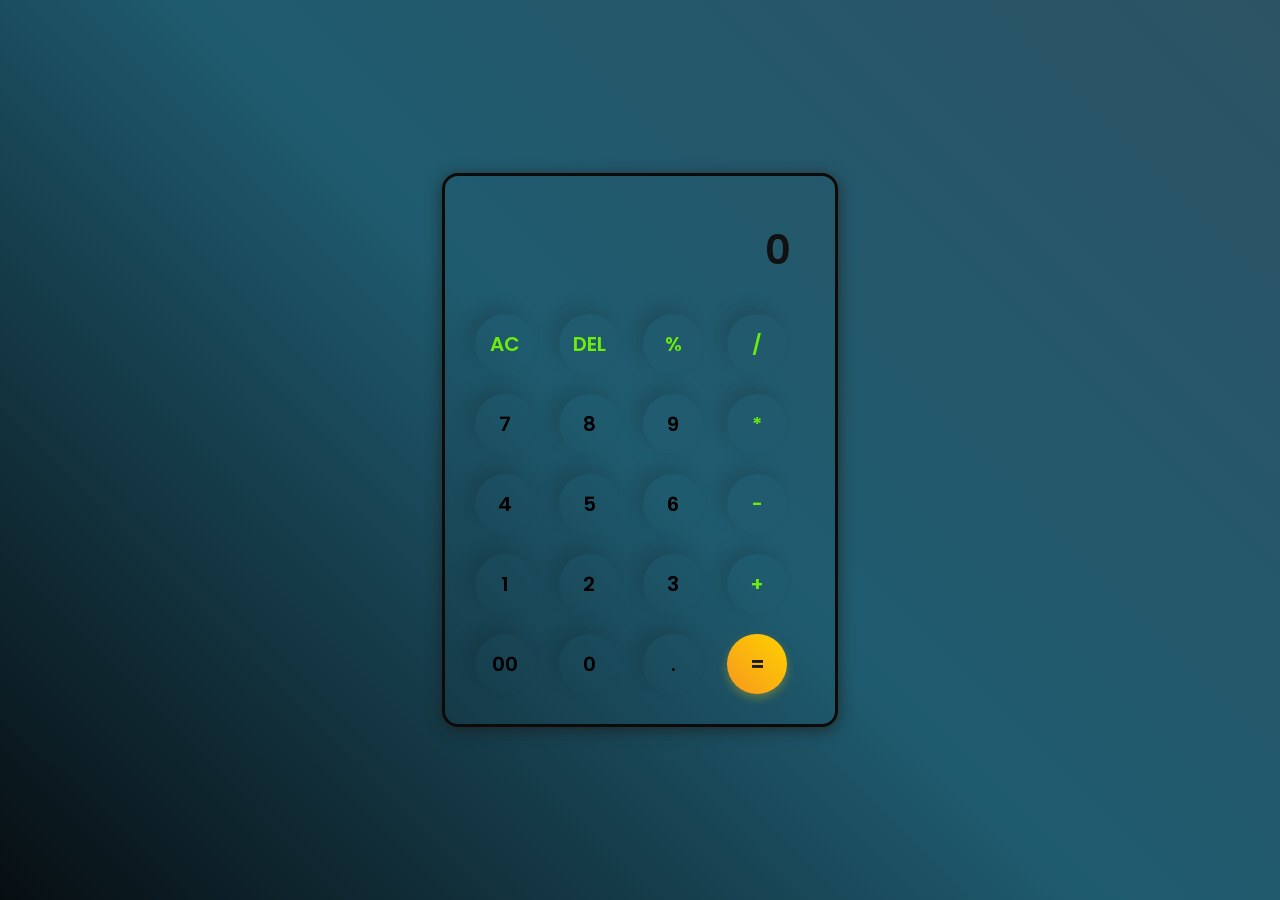
==== commit 3ee025be: "Add files via upload" ====
--- a/index.html
+++ b/index.html
@@ -1,126 +1,46 @@
 <!DOCTYPE html>
 <html lang="en">
-
 <head>
     <meta charset="UTF-8">
     <meta name="viewport" content="width=device-width, initial-scale=1.0">
-    <title>Eduflash - Learn Fast , Learn Smart</title>
     <link rel="stylesheet" href="style.css" class="css">
-    <link rel="stylesheet" href="utils.css" class="utils">
+    <title>Calculator</title>
 </head>
-
 <body>
-    <div class="container mx-auto">
-        <header>
-            <nav class="flex justify-between ">
-                <div class=" logo flex items-center bold text-blue">EduFlash</div>
-                <ul class="navbar flex items-center nav-links">
-                    <li><a href="#">Home</a></li>
-                    <li><a href="#">About</a></li>
-                    <li><a href="#">Services</a></li>
-                    <li><a href="#">Contact Us</a></li>
-                    <li><button class="btn Login">Login</button></li>
-                    <li><button class="btn Sign Up">Sign Up</button></li>
-                </ul>
-            </nav>
-        </header>
-        <main class="min-h-screen">
-            <section class="section1">
-                <div class="flex">
-                    <div class="topleft flex justify-center flex-col px-2">
-                        <h1 class="my-1 heading-with-icon">
-                            <img src="photo1.png" alt="" class="png"> EduFlash
-                        </h1>
-                        <p>Master Python in just 30 days with structured learning and hands-on projects.</p>
-                        <a href="#curriculum" class="btn-primary text-center">Start Learning</a>
-                    </div>
-                    <div class="topright img">
-                        <img src="elearn1.png" alt="" class="src corner">
-                    </div>
-                </div>
-            </section>
-            <section class="About text-center ">
-                <div class="container">
-                    <h2>Why EduFlash ?</h2>
-                    <p>EduFlash delivers quick and effective learning experiences for students and professionals who
-                        want to upskill with ease. With a course structure built by experts, we help you learn smarter,
-                        not harder.</p>
-                </div>
-            </section>
-            <section class="features text-center">
-                <div class="container">
-                    <h2>Course Highlights</h2>
-                    <div class="grid">
-                        <div class="card shadow">
-                            <h3>Beginner-Friendly</h3>
-                            <p>No prior experience needed — we start from scratch.</p>
-                        </div>
-                        <div class="card shadow">
-                            <h3>Hands-on Projects</h3>
-                            <p>Build real Python projects every week.</p>
-                        </div>
-                        <div class="card shadow">
-                            <h3>Expert Support</h3>
-                            <p>Get access to mentors and doubt-clearing sessions.</p>
-                        </div>
-                    </div>
-                </div>
-            </section>
-            <section class="curriculum text-center ">
-            <div class="container">
-                <h2>Course Curriculum</h2>
-      <ul class="timeline">
-        <li><strong>Week 1:</strong> Python Basics & Syntax</li>
-        <li><strong>Week 2:</strong> Control Structures & Loops</li>
-        <li><strong>Week 3:</strong> Functions & Data Structures</li>
-        <li><strong>Week 4:</strong> Final Project</li>
-      </ul>
-            </div>
-            </section>
-            <section class="pricing text-center">
-                <h3>Pricing Plans</h3>
-                 <div class="pricing-cards">
-    <div class="pricing-card shadow">
-      <h3>Basic</h3>
-      <p class="price">₹499</p>
-      <ul>
-        <li>30-Day Access</li>
-        <li>Basic Python Course</li>
-        <li>Email Support</li>
-      </ul>
-      <a href="#" class="btn-primary">Get Started</a>
+    <div class="calculator">
+        <input type="text" placeholder="0" id="inputBox">
+        <div>
+            <button class="operator ">AC</button>
+            <button class="operator">DEL</button>
+            <button class="operator">%</button>
+            <button class="operator">/</button>
+        </div>
+        <div>
+            <button>7</button>
+            <button>8</button>
+            <button >9</button>
+            <button class="operator">*</button>
+        </div>
+        <div>
+            <button>4</button>
+            <button>5</button>
+            <button>6</button>
+            <button class="operator">-</button>
+        </div>
+        <div>
+            <button>1</button>
+            <button>2</button>
+            <button>3</button>
+            <button class="operator">+</button>
+        </div>
+        <div>
+            <button>00</button>
+            <button>0</button>
+            <button>.</button>
+            <button class="equalBtn">=</button>
+        </div>
     </div>
 
-    <div class="pricing-card featured shadow">
-      <h3>Pro</h3>
-      <p class="price">₹999</p>
-      <ul>
-        <li>Lifetime Access</li>
-        <li>Advanced Python + Projects</li>
-        <li>Community Access</li>
-      </ul>
-      <a href="#" class="btn-primary">Get Pro</a>
-    </div>
-
-    <div class="pricing-card shadow">
-      <h3>Premium</h3>
-      <p class="price">₹1499</p>
-      <ul>
-        <li>All Pro Features</li>
-        <li>1-on-1 Mentorship</li>
-        <li>Certificate of Completion</li>
-      </ul>
-      <a href="#" class="btn-primary">Go Premium</a>
-    </div>
-  </div>
-            </section>
-        </main>
-        <footer>
-    <div class="container text-center">
-      <p> &copy; 2025 EduFlash | All rights reserved</p>
-    </div>
-        </footer>
-    </div>
+    <script src="script.js"></script>
 </body>
-
 </html>
--- a/style.css
+++ b/style.css
@@ -1,304 +1,71 @@
-@import url('https://fonts.googleapis.com/css2?family=Libertinus+Serif:ital,wght@0,400;0,600;0,700;1,400;1,600;1,700&family=Outfit:wght@100..900&family=Poppins:ital,wght@0,100;0,200;0,300;0,400;0,500;0,600;0,700;0,800;0,900;1,100;1,200;1,300;1,400;1,500;1,600;1,700;1,800;1,900&display=swap');
+@import url('https://fonts.googleapis.com/css2?family=Libertinus+Serif:ital,wght@0,400;0,600;0,700;1,400;1,600;1,700&family=Mozilla+Headline:wght@200..700&family=Outfit:wght@100..900&family=Poppins:ital,wght@0,100;0,200;0,300;0,400;0,500;0,600;0,700;0,800;0,900;1,100;1,200;1,300;1,400;1,500;1,600;1,700;1,800;1,900&display=swap');
 *{
     margin: 0;
     padding: 0;
     box-sizing: border-box;
+    font-family: "Poppins", sans-serif;
+    font-weight: 600;
+    font-style: normal;
 }
-body {
-  font-family: 'Poppins', sans-serif;
-  background-color: #f0f4fa;
+body{
+    width: 100%;
+    height: 100vh;
+    display: flex;
+    justify-content: center;
+    align-items: center;
+    background: linear-gradient(45deg, #070e12, #1f5b6f, #2c5364);
+
 }
-.container{
-   max-width: 1200px;
-  margin: auto;
-  padding: 0 20px;
+.calculator{
+    border: solid rgb(15, 10, 10);
+    padding: 20px;
+    border-radius: 16px;
+    background-color: transparent;
+    box-shadow: 0px 3px 15px rgba(28, 28, 28, 0.7);
 }
-.navbar{
-  display: flex;
-  justify-content: space-between;
-  align-items: center;
-  padding: 20px 0;
+.calculator:hover{
+     box-shadow: 0px 3px 15px rgba(18, 17, 17, 0.868);
+    transform: scale(1.05);
 }
-.navbar li{
-    list-style: none;
-    margin: 0 10px;
+input{
+    width: 350px;
+    border: none;
+    padding: 24px;
+    margin: 0px;
+    background: transparent;
+    font-size: 40px;
+    text-align: right;
+    cursor: pointer;
 }
-.topleft{
-    flex: 1;
-    max-width: 500px;
-    z-index: 2;
+input::placeholder{
+    color: rgb(18, 17, 17);
 }
-.png{
-  width: 40px;
-  height: 40px;
-  object-fit: contain;
+button{
+    border: none;
+    width: 60px;
+    height: 60px;
+    margin: 10px;
+    border-radius: 50%;
+    background: transparent;
+    font-size: 20px;
+    box-shadow: -8px -8px 15px rgba(17, 17, 17, 0.15);
+    cursor: pointer;
 }
-.heading-with-icon{
-  display: flex;
-  align-items: center;
-  gap: 12px;
-  font-size: 42px;
-  font-weight: 700;
-  color: white;
+button:hover{
+   background: linear-gradient(45deg, #00c6ff, #0072ff);
+  color: #fff;
+  transform: scale(1.05);
+  box-shadow: 0 6px 15px rgba(15, 15, 17, 0.834);
 }
-.topleft h1{
-  font-size: 42px;
-  margin-bottom: 20px;
+.equalBtn{
+  background: linear-gradient(45deg, #f7971e, #ffd200);
+  color: #1b1b1b;
+  font-weight: bold;
+  box-shadow: 0 4px 10px rgba(255, 210, 0, 0.3);
+  transition: all 0.3s ease;
 }
-.topleft p{
-  font-size: 18px;
-  margin-bottom: 30px;
-}
-.topright{
-  height: 100%;
-  display: flex;
-  justify-content: center;
-  align-items: center;
-}
-.topright img{
-  width: 100%;
-  max-width: 379px;
-  height: 100%;
-  object-fit: cover;
- 
-}
-@media (max-width: 768px) {
-  .section1 {
-    flex-direction: column;
-    text-align: center;
-     padding: 60px 20px;
-  }
-}
-.btn{
-    padding: 7px 12px;
-    border: 2px solid rgb(253, 250, 250);
-    border-radius: 7px;
-    color: white;
-    background-color:  #3a7bd5;
-}
-.btn-primary {
-  background: white;
-  color: #3a7bd5;
-  padding: 12px 24px;
-  text-decoration: none;
-  border-radius: 6px;
-  font-weight: 600;
-  transition: 0.3s;
-  display: inline-block;
-}
-.btn-primary:hover {
-  background: #e0f2ff;
-}
-.section1{
-   display: flex;
-  justify-content: flex-start;
-  align-items: center;
-  background: linear-gradient(120deg, #3a7bd5, #0d2fff);
-  color: white;
-  padding: 80px 40px;
-  border-radius: 16px;
-  min-height: 400px;
-  overflow: hidden;
-  position: relative;
-}
-.logo {
-  font-size: 24px;
-  font-weight: 700;
-  color: #3a7bd5;
-}
-.nav-links {
-  list-style: none;
-  display: flex;
-  align-items: center;
-  gap: 20px;
-}
-.nav-links li a {
-  text-decoration: none;
-  color: #333;
-  font-weight: 500;
-  transition: 0.3s;
-}
-.nav-links li a:hover {
-  color: #3a7bd5;
-}
-.corner{
-  position: absolute;
-  bottom: 0;
-  right: 0;
-  width: 40%;
-  max-width: 450px;
-  height: auto;
-  z-index: 1;
-  pointer-events: none; 
-  opacity: 0.9;
-  filter: drop-shadow(0px 5px 15px rgba(0,0,0,0.2));
-}
-.About {
-  background: #f9fbff;
-  padding: 4rem 0;
+.operator{
+    color: #6dee0a;
 }
 
-.About h2 {
-  font-size: 2rem;
-  margin-bottom: 1rem;
-}
-.grid {
-  display: flex;
-  flex-wrap: wrap;
-  gap: 2rem;
-  justify-content: center;
-  margin-top: 2rem;
-}
 
-.card {
-  background: white;
-  border-radius: 10px;
-  padding: 1.5rem;
-  width: 280px;
-  box-shadow: 0 6px 16px rgba(0, 0, 0, 0.06);
-  transition: transform 0.3s ease;
-}
-
-.card:hover {
-  transform: translateY(-5px);
-}
-
-.card h3 {
-  margin-bottom: 0.5rem;
-  color: #3a7bd5;
-}
-.features{
-  background: #f9fbff;
-  padding: 4rem 0;
-}
-.features h2{
-  font-size: 2rem;
-  margin-bottom: 1rem;
-  margin-top: 2rem;
-}
-.curriculum {
-  background-color: #e6f7ff;
-  padding: 4rem 0;
-}
-
-.curriculum h2 {
-  font-size: 2rem;
-  margin-bottom: 1.5rem;
-}
-
-.timeline {
-  list-style-type: none;
-  padding: 0;
-  text-align: left;
-  max-width: 600px;
-  margin: auto;
-}
-
-.timeline li {
-  padding: 0.7rem 0;
-  border-left: 3px solid #3a7bd5;
-  padding-left: 1rem;
-  margin-bottom: 1rem;
-  background: white;
-  border-radius: 4px;
-  box-shadow: 0 2px 6px rgba(0,0,0,0.05);
-}
-footer {
-  background: #3a7bd5;
-  color: white;
-  padding: 1rem 0;
-  margin-top: 3rem;
-}
-.pricing {
-  padding: 80px 20px;
-  background-color: #f9fbff;
-  text-align: center;
-}
-
-.section-title {
-  font-size: 36px;
-  font-weight: 700;
-  margin-bottom: 40px;
-  color: #333;
-}
-
-.pricing-cards {
-  display: flex;
-  justify-content: center;
-  gap: 30px;
-  flex-wrap: wrap;
-}
-
-.pricing-card {
-  background-color: white;
-  border-radius: 12px;
-  padding: 30px 20px;
-  box-shadow: 0 4px 20px rgba(0, 0, 0, 0.06);
-  width: 300px;
-  transition: transform 0.3s ease;
-}
-
-.pricing-card:hover {
-  transform: translateY(-8px);
-}
-
-.pricing-card h3 {
-  font-size: 22px;
-  color: #3a7bd5;
-  margin-bottom: 10px;
-}
-
-.price {
-  font-size: 28px;
-  font-weight: bold;
-  margin-bottom: 20px;
-  color: #222;
-}
-
-.pricing-card ul {
-  list-style: none;
-  padding: 0;
-  margin-bottom: 25px;
-}
-
-.pricing-card ul li {
-  padding: 8px 0;
-  border-bottom: 1px solid #eee;
-  font-size: 15px;
-  color: #555;
-}
-
-.pricing-card .btn-primary {
-  background: #3a7bd5;
-  color: white;
-  text-decoration: none;
-  padding: 10px 20px;
-  border-radius: 6px;
-  font-weight: 600;
-  display: inline-block;
-  transition: background 0.3s ease;
-}
-
-.pricing-card .btn-primary:hover {
-  background: #1747a6;
-}
-
-.featured {
-  border: 2px solid #3a7bd5;
-}
-.shadow{
-  border-radius: 12px;
-  transition: transform 0.3s ease, box-shadow 0.3s ease;
-}
-.shadow:hover{
-   transform: translateY(-6px);
-  box-shadow: 0 8px 24px #3a7bd5;
-}
-.btn Login:hover{
-  transform: translateY(-6px);
-  box-shadow: 0 8px 24px #3a7bd5;
-}
-.pricing h3{
-font-size: 2rem;
-margin-bottom: 1rem;
-}
